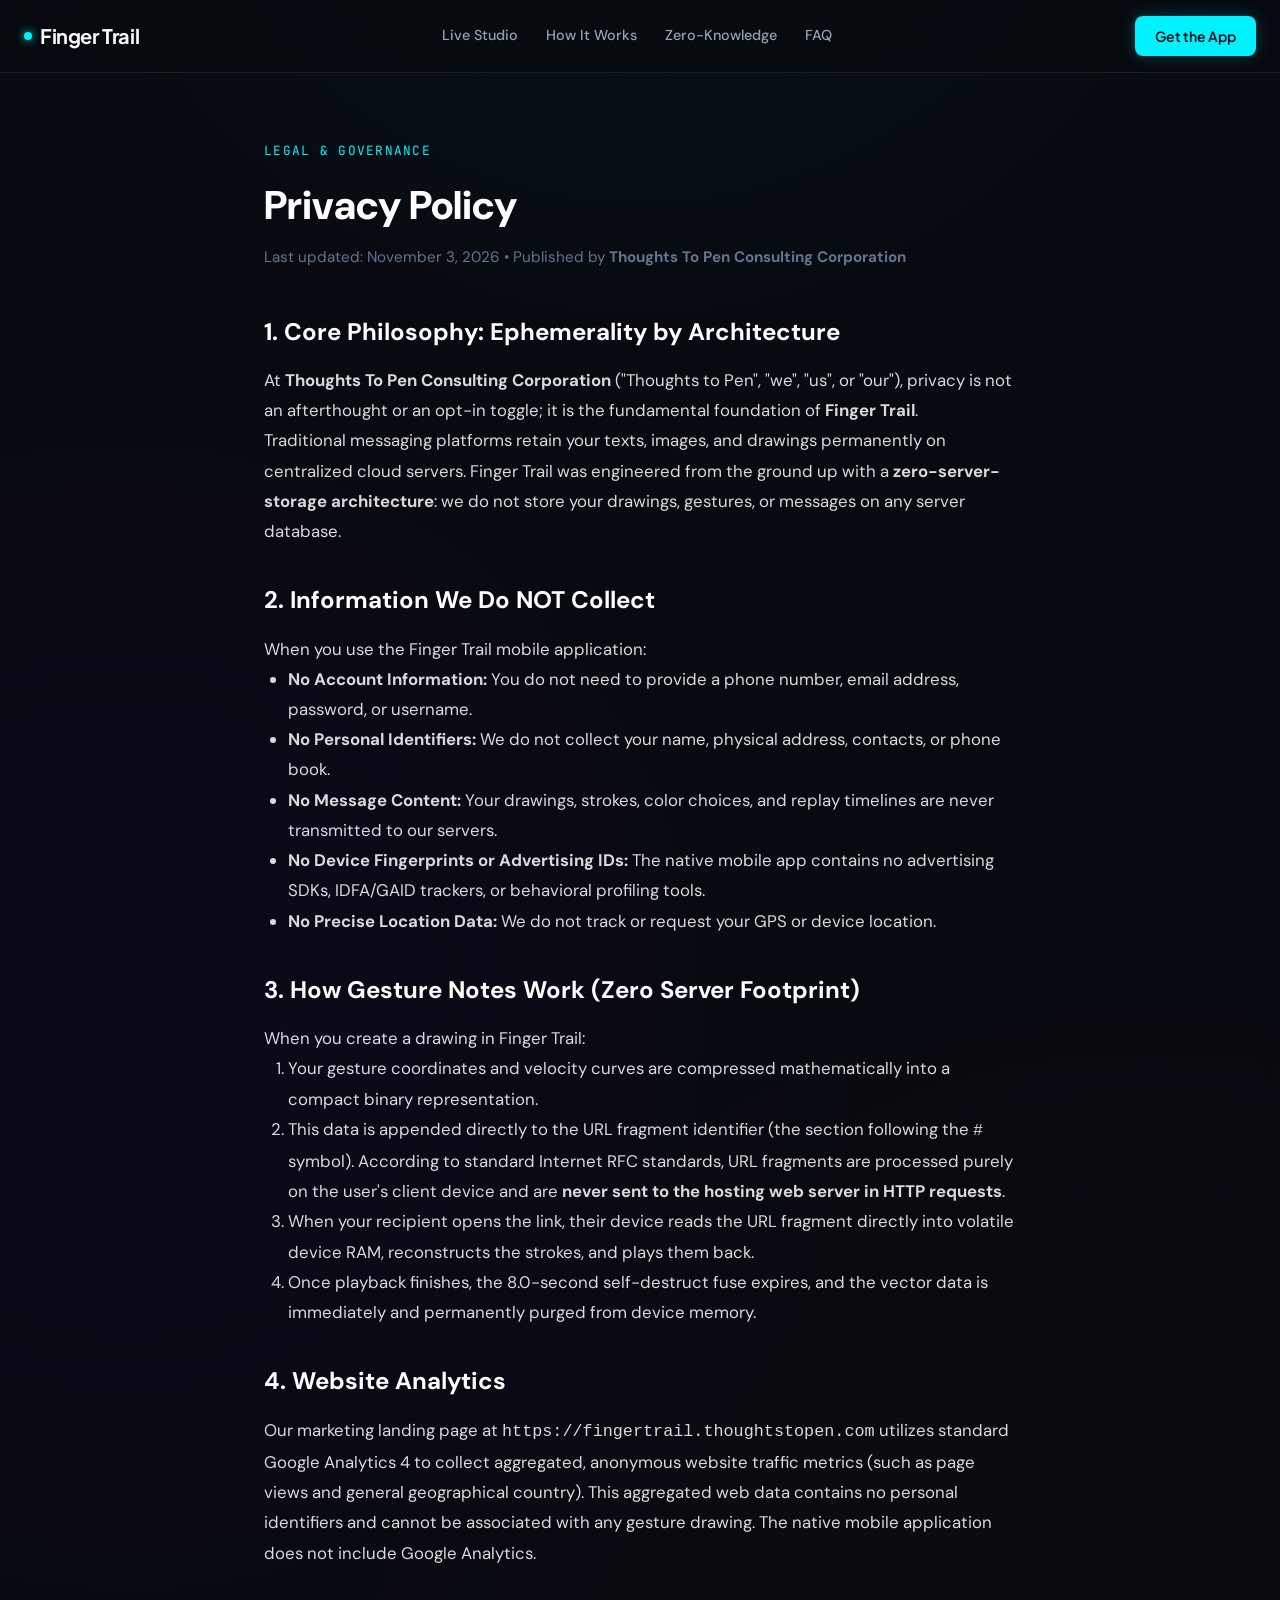
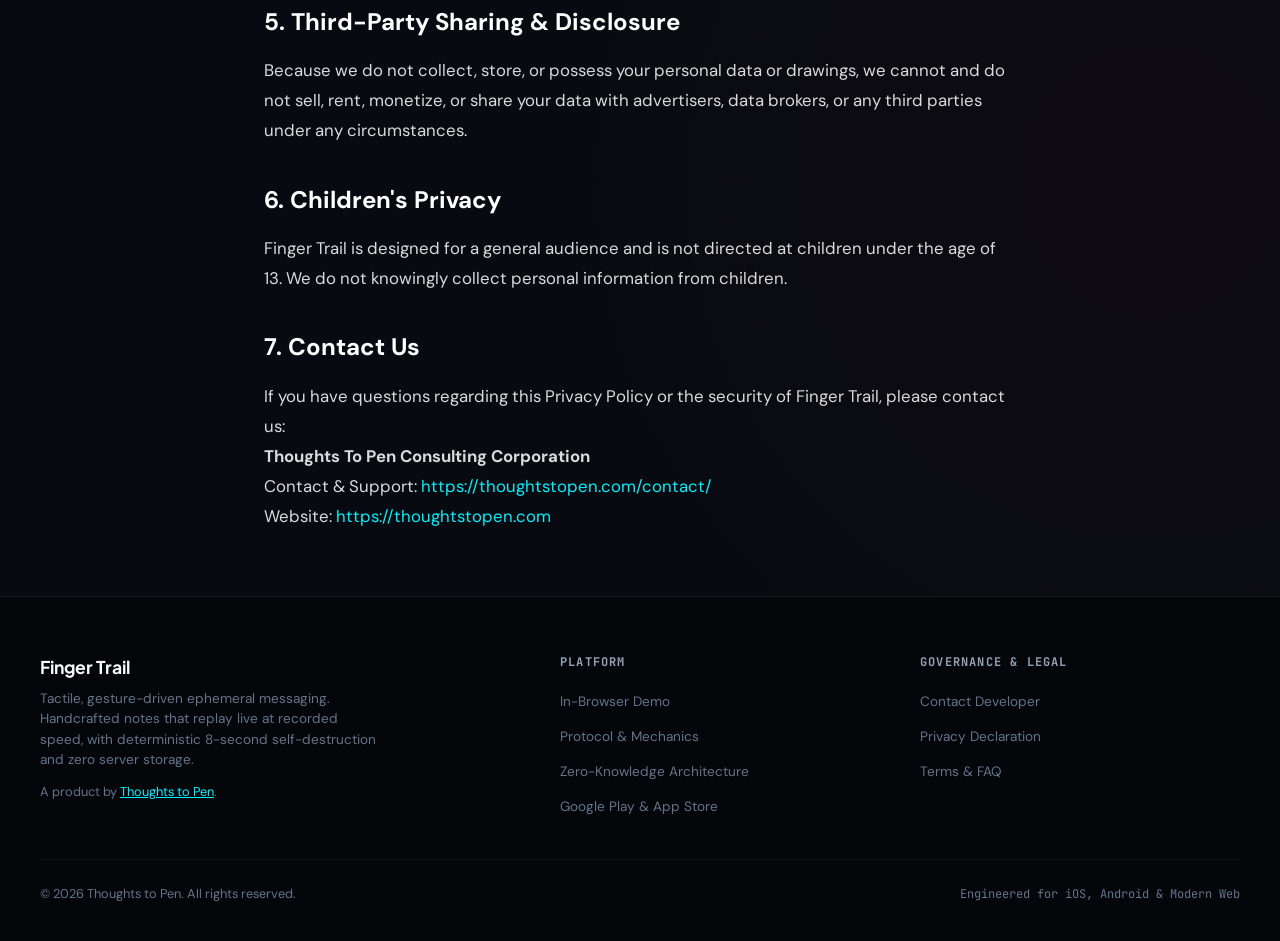
==== privacy/index.html @ 1b9f938b "Site release" ====
<!DOCTYPE html><html lang="en"><head><meta charset="UTF-8"><meta name="viewport" content="width=device-width, initial-scale=1.0"><script async src="https://www.googletagmanager.com/gtag/js?id=G-R0CCMES89R"></script><script> window.dataLayer = window.dataLayer || []; function gtag(){dataLayer.push(arguments);} gtag('js', new Date()); gtag('config', 'G-R0CCMES89R'); </script><title>Privacy Policy — Finger Trail by Thoughts to Pen</title><meta name="description" content="Privacy Policy for Finger Trail. Zero-knowledge architecture, zero server storage of drawings, zero trackers."><link rel="canonical" href="https://fingertrail.thoughtstopen.com/privacy.html"><link rel="icon" type="image/svg+xml" href="/favicon.svg"><link rel="icon" type="image/png" sizes="32x32" href="/assets/images/favicon-32x32.png"><link rel="icon" type="image/png" sizes="16x16" href="/assets/images/favicon-16x16.png"><link rel="apple-touch-icon" sizes="180x180" href="/assets/images/apple-touch-icon.png"><meta property="og:site_name" content="Finger Trail by Thoughts to Pen"><meta property="og:title" content="Privacy Policy — Finger Trail by Thoughts to Pen"><meta property="og:description" content="Privacy Policy for Finger Trail. Zero-knowledge architecture, zero server storage of drawings, zero trackers."><meta property="og:url" content="https://fingertrail.thoughtstopen.com/privacy.html"><meta property="og:type" content="website"><meta property="og:image" content="https://fingertrail.thoughtstopen.com/assets/images/og_banner.png"><meta name="twitter:card" content="summary_large_image"><meta name="twitter:title" content="Privacy Policy — Finger Trail by Thoughts to Pen"><meta name="twitter:description" content="Privacy Policy for Finger Trail. Zero-knowledge architecture, zero server storage of drawings, zero trackers."><meta name="twitter:image" content="https://fingertrail.thoughtstopen.com/assets/images/og_banner.png"><link rel="preconnect" href="https://fonts.googleapis.com"><link rel="preconnect" href="https://fonts.gstatic.com" crossorigin><link href="https://fonts.googleapis.com/css2?family=DM+Sans:ital,opsz,wght@0,9..40,400..700;1,9..40,400..700&family=JetBrains+Mono:wght@400;600;700&family=Plus+Jakarta+Sans:wght@500;600;700;800&display=swap" rel="stylesheet"><link rel="stylesheet" href="/assets/css/main.css"><meta name="apple-itunes-app" content="app-id=XXXXXXXXXX, app-argument=https://fingertrail.thoughtstopen.com/privacy.html"></head><body><header class="site-header"><div class="site-header-inner"><a href="/" class="brand-wordmark"><span class="brand-dot"></span> Finger Trail </a><nav class="site-nav"><a href="#demo" class="nav-link">Live Studio</a><a href="#how-it-works" class="nav-link">How It Works</a><a href="#privacy" class="nav-link">Zero-Knowledge</a><a href="#faq" class="nav-link">FAQ</a></nav><div class="header-actions"><a href="#download" class="btn-primary">Get the App</a></div></div></header><main><div class="container" style="max-width: 800px; padding: 4rem 1.5rem;"><span class="section-kicker">Legal & Governance</span><h1 style="font-size: 2.5rem; font-weight: 800; margin-bottom: 0.5rem; color: #ffffff;">Privacy Policy</h1><p style="color: var(--text-muted); font-size: 0.95rem; margin-bottom: 2.5rem;"> Last updated: November 3, 2026 &bull; Published by <strong>Thoughts To Pen Consulting Corporation</strong></p><div style="color: rgba(255,255,255,0.85); line-height: 1.8; font-size: 1.05rem;"><h2 style="color: #ffffff; font-size: 1.5rem; margin-top: 2rem; margin-bottom: 0.75rem;">1. Core Philosophy: Ephemerality by Architecture</h2><p> At <strong>Thoughts To Pen Consulting Corporation</strong> ("Thoughts to Pen", "we", "us", or "our"), privacy is not an afterthought or an opt-in toggle; it is the fundamental foundation of <strong>Finger Trail</strong>. </p><p> Traditional messaging platforms retain your texts, images, and drawings permanently on centralized cloud servers. Finger Trail was engineered from the ground up with a <strong>zero-server-storage architecture</strong>: we do not store your drawings, gestures, or messages on any server database. </p><h2 style="color: #ffffff; font-size: 1.5rem; margin-top: 2rem; margin-bottom: 0.75rem;">2. Information We Do NOT Collect</h2><p>When you use the Finger Trail mobile application:</p><ul style="padding-left: 1.5rem; margin-bottom: 1.5rem;"><li><strong>No Account Information:</strong> You do not need to provide a phone number, email address, password, or username.</li><li><strong>No Personal Identifiers:</strong> We do not collect your name, physical address, contacts, or phone book.</li><li><strong>No Message Content:</strong> Your drawings, strokes, color choices, and replay timelines are never transmitted to our servers.</li><li><strong>No Device Fingerprints or Advertising IDs:</strong> The native mobile app contains no advertising SDKs, IDFA/GAID trackers, or behavioral profiling tools.</li><li><strong>No Precise Location Data:</strong> We do not track or request your GPS or device location.</li></ul><h2 style="color: #ffffff; font-size: 1.5rem; margin-top: 2rem; margin-bottom: 0.75rem;">3. How Gesture Notes Work (Zero Server Footprint)</h2><p> When you create a drawing in Finger Trail: </p><ol style="padding-left: 1.5rem; margin-bottom: 1.5rem;"><li>Your gesture coordinates and velocity curves are compressed mathematically into a compact binary representation.</li><li>This data is appended directly to the URL fragment identifier (the section following the <code>#</code> symbol). According to standard Internet RFC standards, URL fragments are processed purely on the user's client device and are <strong>never sent to the hosting web server in HTTP requests</strong>.</li><li>When your recipient opens the link, their device reads the URL fragment directly into volatile device RAM, reconstructs the strokes, and plays them back.</li><li>Once playback finishes, the 8.0-second self-destruct fuse expires, and the vector data is immediately and permanently purged from device memory.</li></ol><h2 style="color: #ffffff; font-size: 1.5rem; margin-top: 2rem; margin-bottom: 0.75rem;">4. Website Analytics</h2><p> Our marketing landing page at <code>https://fingertrail.thoughtstopen.com</code> utilizes standard Google Analytics 4 to collect aggregated, anonymous website traffic metrics (such as page views and general geographical country). This aggregated web data contains no personal identifiers and cannot be associated with any gesture drawing. The native mobile application does not include Google Analytics. </p><h2 style="color: #ffffff; font-size: 1.5rem; margin-top: 2rem; margin-bottom: 0.75rem;">5. Third-Party Sharing & Disclosure</h2><p> Because we do not collect, store, or possess your personal data or drawings, we cannot and do not sell, rent, monetize, or share your data with advertisers, data brokers, or any third parties under any circumstances. </p><h2 style="color: #ffffff; font-size: 1.5rem; margin-top: 2rem; margin-bottom: 0.75rem;">6. Children's Privacy</h2><p> Finger Trail is designed for a general audience and is not directed at children under the age of 13. We do not knowingly collect personal information from children. </p><h2 style="color: #ffffff; font-size: 1.5rem; margin-top: 2rem; margin-bottom: 0.75rem;">7. Contact Us</h2><p> If you have questions regarding this Privacy Policy or the security of Finger Trail, please contact us: </p><p><strong>Thoughts To Pen Consulting Corporation</strong><br> Contact &amp; Support: <a href="https://thoughtstopen.com/contact/" target="_blank" rel="noopener" style="color: var(--accent-cyan);">https://thoughtstopen.com/contact/</a><br> Website: <a href="https://thoughtstopen.com" target="_blank" rel="noopener" style="color: var(--accent-cyan);">https://thoughtstopen.com</a></p></div></div></main><footer class="site-footer"><div class="footer-inner"><div class="footer-brand"><h4>Finger Trail</h4><p>Tactile, gesture-driven ephemeral messaging. Handcrafted notes that replay live at recorded speed, with deterministic 8-second self-destruction and zero server storage.</p><p style="margin-top: 0.75rem; font-size: 0.8rem; color: var(--text-muted);"> A product by <a href="https://thoughtstopen.com" target="_blank" rel="noopener" style="color: var(--accent-cyan); text-decoration: underline;">Thoughts to Pen</a>. </p></div><div class="footer-col"><h5>Platform</h5><ul class="footer-links"><li><a href="#demo">In-Browser Demo</a></li><li><a href="#how-it-works">Protocol & Mechanics</a></li><li><a href="#privacy">Zero-Knowledge Architecture</a></li><li><a href="#download">Google Play & App Store</a></li></ul></div><div class="footer-col"><h5>Governance & Legal</h5><ul class="footer-links"><li><a href="https://thoughtstopen.com/contact/" target="_blank" rel="noopener">Contact Developer</a></li><li><a href="#privacy">Privacy Declaration</a></li><li><a href="#faq">Terms & FAQ</a></li></ul></div></div><div class="footer-bottom"><div> &copy; <span id="ft-year">2026</span> Thoughts to Pen. All rights reserved. <script>try{document.getElementById('ft-year').textContent=new Date().getFullYear();}catch(e){}</script></div><div style="font-family: var(--font-mono); font-size: 0.75rem;"> Engineered for iOS, Android & Modern Web </div></div></footer><script src="/assets/js/trail_engine.js" defer></script></body></html>
---- assets/css/main.css ----
:root{--bg-primary: #070a10;--bg-secondary: #0d131f;--bg-card: rgba(18, 25, 38, .7);--bg-card-hover: rgba(26, 36, 54, .85);--border-subtle: rgba(255, 255, 255, .08);--border-highlight: rgba(0, 242, 254, .3);--text-primary: #f8fafc;--text-secondary: #94a3b8;--text-muted: #64748b;--accent-cyan: #00f2fe;--accent-purple: #7f00ff;--accent-rose: #ff3366;--accent-amber: #f59e0b;--radius-sm: 8px;--radius-md: 14px;--radius-lg: 20px;--font-display: "Plus Jakarta Sans", -apple-system, BlinkMacSystemFont, sans-serif;--font-body: "DM Sans", -apple-system, BlinkMacSystemFont, sans-serif;--font-mono: "JetBrains Mono", monospace}*,*:before,*:after{box-sizing:border-box;margin:0;padding:0}html{background-color:var(--bg-primary);color:var(--text-primary);font-family:var(--font-body);font-size:16px;line-height:1.6;scroll-behavior:smooth;-webkit-font-smoothing:antialiased}body{min-height:100vh;display:flex;flex-direction:column;overflow-x:hidden;background-image:radial-gradient(ellipse 80% 50% at 50% -20%,rgba(0,242,254,.08),transparent 70%),radial-gradient(circle at 10% 40%,rgba(127,0,255,.04),transparent 40%),radial-gradient(circle at 90% 70%,rgba(255,51,102,.03),transparent 40%)}a{color:inherit;text-decoration:none;transition:color .2s ease}.site-header{position:sticky;top:0;z-index:100;backdrop-filter:blur(16px);-webkit-backdrop-filter:blur(16px);background:#070a10cc;border-bottom:1px solid var(--border-subtle);padding:1rem 1.5rem}.site-header-inner{max-width:1280px;margin:0 auto;display:flex;align-items:center;justify-content:space-between;gap:2rem}.brand-wordmark{font-family:var(--font-display);font-size:1.25rem;font-weight:700;letter-spacing:-.02em;color:var(--text-primary);white-space:nowrap;display:flex;align-items:center;gap:.5rem}.brand-dot{width:8px;height:8px;border-radius:50%;background:var(--accent-cyan);box-shadow:0 0 10px var(--accent-cyan);display:inline-block}.site-nav{display:none;align-items:center;gap:1.75rem}@media(min-width:768px){.site-nav{display:flex}}.nav-link{font-size:.9rem;font-weight:500;color:var(--text-secondary);white-space:nowrap;position:relative;padding:.25rem 0}.nav-link:hover{color:var(--text-primary)}.nav-link:after{content:"";position:absolute;bottom:0;left:0;width:0%;height:2px;background:var(--accent-cyan);transition:width .2s ease}.nav-link:hover:after{width:100%}.header-actions{display:flex;align-items:center;gap:1rem;flex-shrink:0}.btn-primary{display:inline-flex;align-items:center;justify-content:center;padding:.55rem 1.25rem;font-family:var(--font-display);font-size:.875rem;font-weight:600;white-space:nowrap;color:#070a10;background:var(--accent-cyan);border-radius:var(--radius-sm);border:none;cursor:pointer;transition:all .2s cubic-bezier(.16,1,.3,1);box-shadow:0 0 16px #00f2fe40}.btn-primary:hover{background:#38f8ff;transform:translateY(-1px);box-shadow:0 0 24px #00f2fe66}.btn-secondary{display:inline-flex;align-items:center;justify-content:center;padding:.55rem 1.25rem;font-family:var(--font-display);font-size:.875rem;font-weight:500;white-space:nowrap;color:var(--text-primary);background:#ffffff0d;border:1px solid var(--border-subtle);border-radius:var(--radius-sm);cursor:pointer;transition:all .2s ease}.btn-secondary:hover{background:#ffffff1a;border-color:#fff3}.container{max-width:1200px;margin:0 auto;padding:0 1.5rem;width:100%}.section{padding:5rem 0;position:relative}.section-tight{padding:3.5rem 0}.section-kicker{font-family:var(--font-mono);font-size:.8rem;text-transform:uppercase;letter-spacing:.1em;color:var(--accent-cyan);margin-bottom:.75rem;display:inline-block}.section-title{font-family:var(--font-display);font-size:clamp(2rem,3.5vw,2.75rem);font-weight:700;line-height:1.15;letter-spacing:-.02em;margin-bottom:1rem;text-wrap:balance}.section-desc{color:var(--text-secondary);font-size:1.1rem;max-width:65ch;line-height:1.6}.hero{padding:4.5rem 0 3rem}.hero-grid{display:grid;grid-template-columns:1fr;gap:3rem;align-items:center}@media(min-width:1024px){.hero-grid{grid-template-columns:1.1fr .9fr;gap:4rem}}.hero-headline{font-family:var(--font-display);font-size:clamp(2.5rem,4.5vw,3.75rem);font-weight:800;letter-spacing:-.03em;line-height:1.1;margin-bottom:1.25rem;text-wrap:balance}.hero-gradient-text{background:linear-gradient(135deg,#f8fafc 30%,var(--accent-cyan) 100%);-webkit-background-clip:text;-webkit-text-fill-color:transparent}.hero-lead{font-size:1.15rem;color:var(--text-secondary);line-height:1.65;margin-bottom:2rem;max-width:54ch}.hero-badges{display:flex;flex-wrap:wrap;align-items:center;gap:1rem;margin-bottom:2rem}.store-badge-btn{display:inline-flex;align-items:center;gap:.75rem;padding:.65rem 1.25rem;background:#ffffff0a;border:1px solid var(--border-subtle);border-radius:var(--radius-sm);color:var(--text-primary);font-family:var(--font-display);font-size:.85rem;transition:all .2s ease}.store-badge-btn:hover{background:#ffffff14;border-color:#fff3;transform:translateY(-2px)}.store-badge-icon{width:22px;height:22px;fill:currentColor;flex-shrink:0}.store-badge-text small{display:block;font-size:.7rem;color:var(--text-muted);line-height:1}.store-badge-text strong{display:block;font-size:.95rem;font-weight:600;line-height:1.2}.hero-meta-strip{display:flex;align-items:center;gap:.75rem;font-size:.8rem;color:var(--text-muted);flex-wrap:wrap}.meta-sep{opacity:.4}.canvas-card{background:var(--bg-card);border:1px solid var(--border-subtle);border-radius:var(--radius-lg);padding:1.25rem;backdrop-filter:blur(20px);-webkit-backdrop-filter:blur(20px);position:relative;box-shadow:0 20px 40px #00000080,0 0 0 1px #ffffff0d}.canvas-card-header{display:flex;align-items:center;justify-content:space-between;margin-bottom:.75rem;padding-bottom:.75rem;border-bottom:1px solid var(--border-subtle)}.canvas-status{font-family:var(--font-mono);font-size:.8rem;color:var(--text-secondary);display:flex;align-items:center;gap:.5rem}.countdown-box{font-family:var(--font-mono);font-size:.85rem;font-weight:700;color:var(--accent-rose);padding:.2rem .5rem;background:#ff33661a;border:1px solid rgba(255,51,102,.2);border-radius:var(--radius-sm);tabular-nums:true;font-variant-numeric:tabular-nums;display:none}.countdown-box.active{display:inline-block;animation:pulse-countdown 1s infinite alternate}@keyframes pulse-countdown{0%{opacity:.8}to{opacity:1;text-shadow:0 0 10px var(--accent-rose)}}.canvas-viewport{position:relative;width:100%;aspect-ratio:4 / 3;background:#04060a;border-radius:var(--radius-md);border:1px solid rgba(255,255,255,.05);overflow:hidden}#demoCanvas{position:absolute;top:0;left:0;width:100%;height:100%;touch-action:none;cursor:crosshair}.canvas-placeholder-hint{position:absolute;top:50%;left:50%;transform:translate(-50%,-50%);text-align:center;pointer-events:none;color:var(--text-muted);font-size:.9rem;transition:opacity .3s ease}.canvas-placeholder-hint svg{margin:0 auto .5rem;opacity:.4;display:block}.canvas-controls{display:flex;align-items:center;justify-content:space-between;margin-top:1rem;gap:.75rem;flex-wrap:wrap}.palette-picker{display:flex;align-items:center;gap:.5rem}.color-dot{width:22px;height:22px;border-radius:50%;border:2px solid transparent;cursor:pointer;transition:all .15s ease;padding:0}.color-dot:hover{transform:scale(1.15)}.color-dot.active{border-color:#fff;transform:scale(1.2);box-shadow:0 0 8px currentColor}.action-buttons{display:flex;align-items:center;gap:.5rem}.btn-xs{font-size:.75rem;padding:.4rem .75rem;border-radius:var(--radius-sm);font-family:var(--font-display);font-weight:600;cursor:pointer;transition:all .15s ease;border:1px solid var(--border-subtle);background:#ffffff0f;color:var(--text-primary)}.btn-xs:hover{background:#ffffff1f}.btn-xs-primary{background:var(--accent-cyan);color:#070a10;border-color:transparent}.btn-xs-primary:hover{background:#38f8ff}.bento-grid{display:grid;grid-template-columns:1fr;gap:1.5rem;margin-top:2.5rem}@media(min-width:768px){.bento-grid{grid-template-columns:repeat(3,1fr)}}.bento-card{background:var(--bg-card);border:1px solid var(--border-subtle);border-radius:var(--radius-md);padding:2rem;display:flex;flex-direction:column;transition:all .25s ease}.bento-card:hover{background:var(--bg-card-hover);border-color:#ffffff26;transform:translateY(-2px)}.bento-num{font-family:var(--font-mono);font-size:.85rem;color:var(--accent-cyan);margin-bottom:1.25rem}.bento-title{font-family:var(--font-display);font-size:1.25rem;font-weight:700;margin-bottom:.75rem;color:var(--text-primary)}.bento-text{color:var(--text-secondary);font-size:.95rem;line-height:1.6}.steps-container{display:grid;grid-template-columns:1fr;gap:2rem;margin-top:3rem}@media(min-width:768px){.steps-container{grid-template-columns:repeat(3,1fr)}}.step-item{position:relative;padding:1.5rem;background:#0d131f80;border:1px solid var(--border-subtle);border-radius:var(--radius-md)}.step-badge{font-family:var(--font-mono);font-size:.8rem;color:var(--text-muted);margin-bottom:1rem}.step-heading{font-family:var(--font-display);font-size:1.15rem;font-weight:700;margin-bottom:.5rem}.step-desc{font-size:.9rem;color:var(--text-secondary)}.table-container{margin-top:3rem;overflow-x:auto;border:1px solid var(--border-subtle);border-radius:var(--radius-md);background:var(--bg-secondary)}.comparison-table{width:100%;border-collapse:collapse;text-align:left;font-size:.9rem}.comparison-table th,.comparison-table td{padding:1rem 1.25rem;border-bottom:1px solid var(--border-subtle)}.comparison-table th{font-family:var(--font-display);font-weight:600;color:var(--text-primary);background:#ffffff05}.comparison-table td{color:var(--text-secondary)}.comparison-table tr:last-child td{border-bottom:none}.feature-col{color:var(--text-primary)!important;font-weight:500}.highlight-col{color:var(--accent-cyan)!important;font-weight:600;background:#00f2fe05}.faq-grid{display:grid;grid-template-columns:1fr;gap:1.25rem;margin-top:2.5rem}@media(min-width:768px){.faq-grid{grid-template-columns:repeat(2,1fr)}}.faq-card{padding:1.75rem;background:var(--bg-secondary);border:1px solid var(--border-subtle);border-radius:var(--radius-md)}.faq-q{font-family:var(--font-display);font-size:1.05rem;font-weight:600;margin-bottom:.75rem;color:var(--text-primary)}.faq-a{color:var(--text-secondary);font-size:.9rem;line-height:1.6}.cta-banner{margin:4rem auto;padding:4rem 2rem;background:radial-gradient(circle at 50% 0%,rgba(0,242,254,.12),transparent 70%),var(--bg-secondary);border:1px solid var(--border-subtle);border-radius:var(--radius-lg);text-align:center}.cta-banner h2{font-family:var(--font-display);font-size:clamp(2rem,3.5vw,2.75rem);font-weight:800;margin-bottom:1rem}.cta-banner p{color:var(--text-secondary);font-size:1.1rem;max-width:55ch;margin:0 auto 2.5rem}.site-footer{border-top:1px solid var(--border-subtle);background:#04060a;padding:3.5rem 1.5rem 2.5rem;margin-top:auto}.footer-inner{max-width:1200px;margin:0 auto;display:grid;grid-template-columns:1fr;gap:2.5rem}@media(min-width:768px){.footer-inner{grid-template-columns:1.5fr 1fr 1fr}}.footer-brand h4{font-family:var(--font-display);font-size:1.1rem;font-weight:700;margin-bottom:.5rem}.footer-brand p{color:var(--text-muted);font-size:.85rem;line-height:1.5;max-width:38ch}.footer-col h5{font-family:var(--font-mono);font-size:.75rem;text-transform:uppercase;letter-spacing:.1em;color:var(--text-secondary);margin-bottom:1rem}.footer-links{list-style:none;display:flex;flex-direction:column;gap:.6rem}.footer-links a{font-size:.85rem;color:var(--text-muted);transition:color .15s ease}.footer-links a:hover{color:var(--text-primary)}.footer-bottom{max-width:1200px;margin:2.5rem auto 0;padding-top:1.5rem;border-top:1px solid rgba(255,255,255,.04);display:flex;align-items:center;justify-content:space-between;font-size:.8rem;color:var(--text-muted);flex-wrap:wrap;gap:1rem}
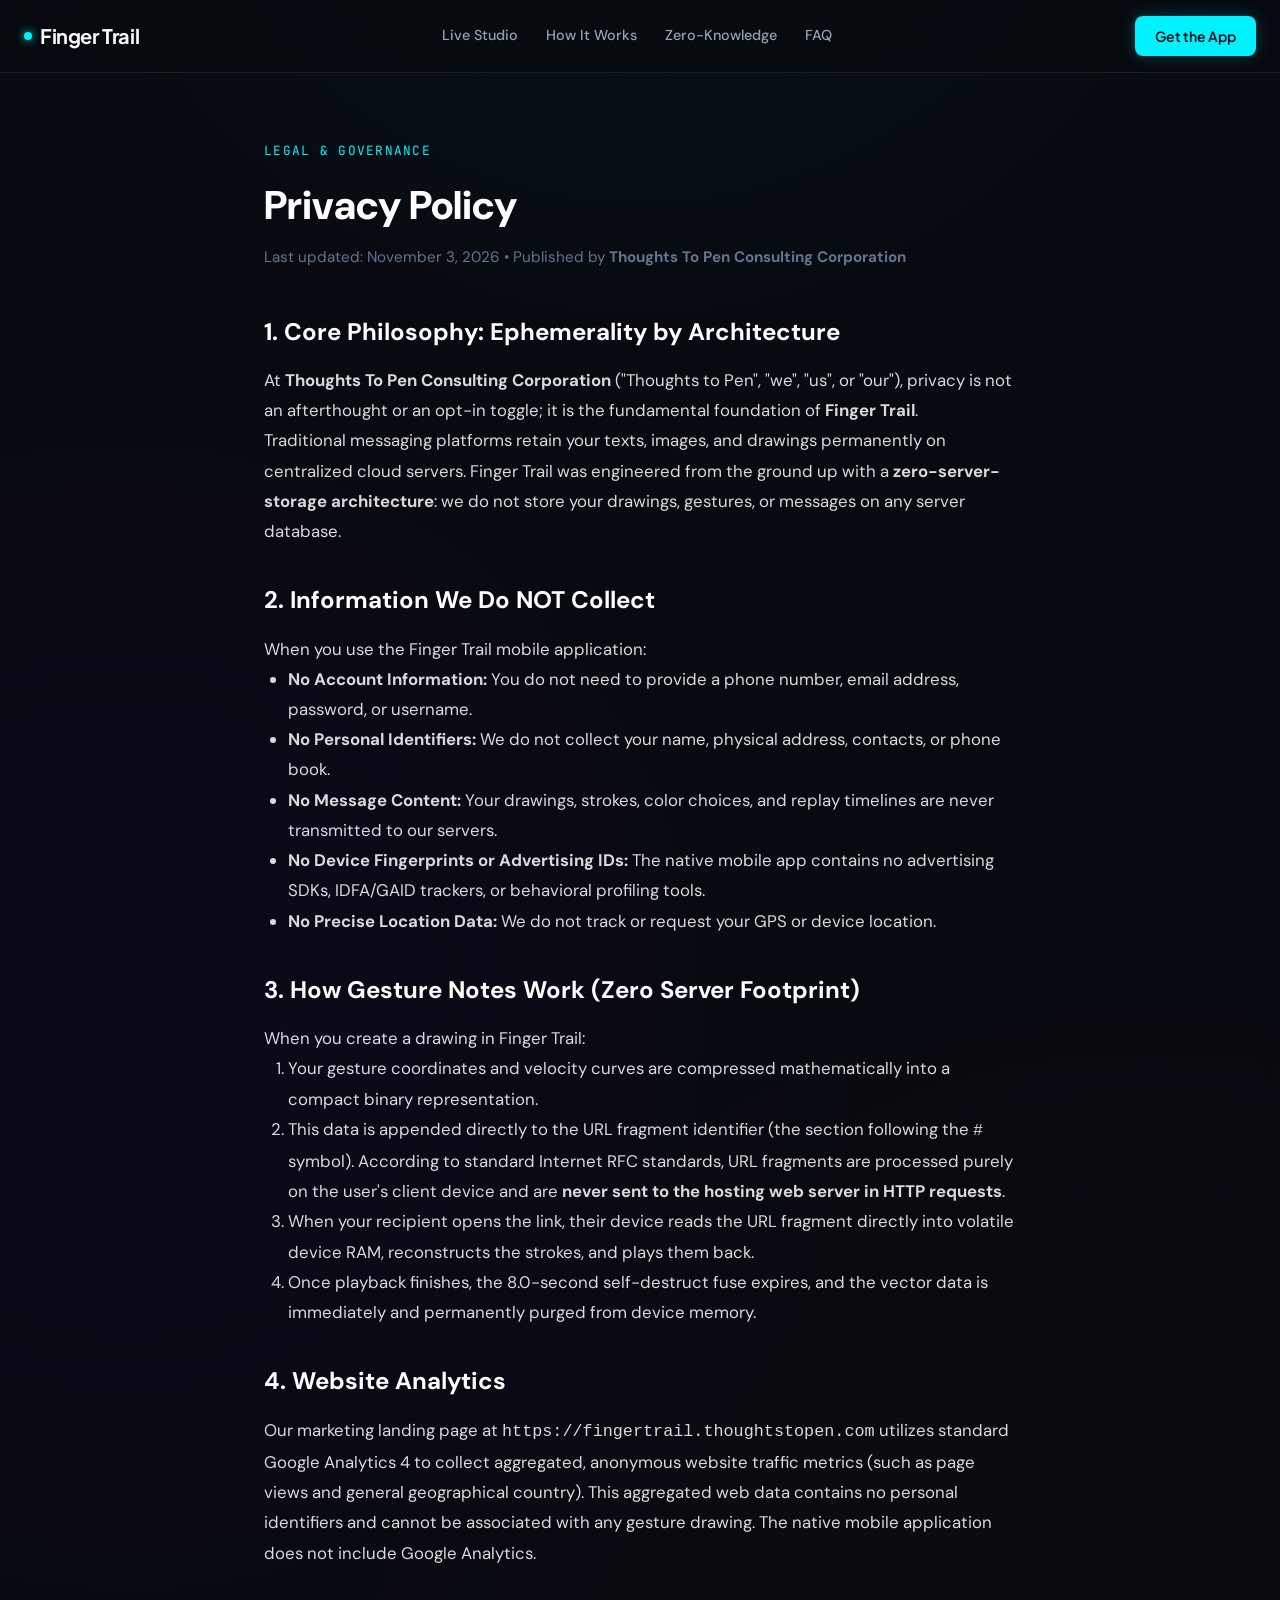
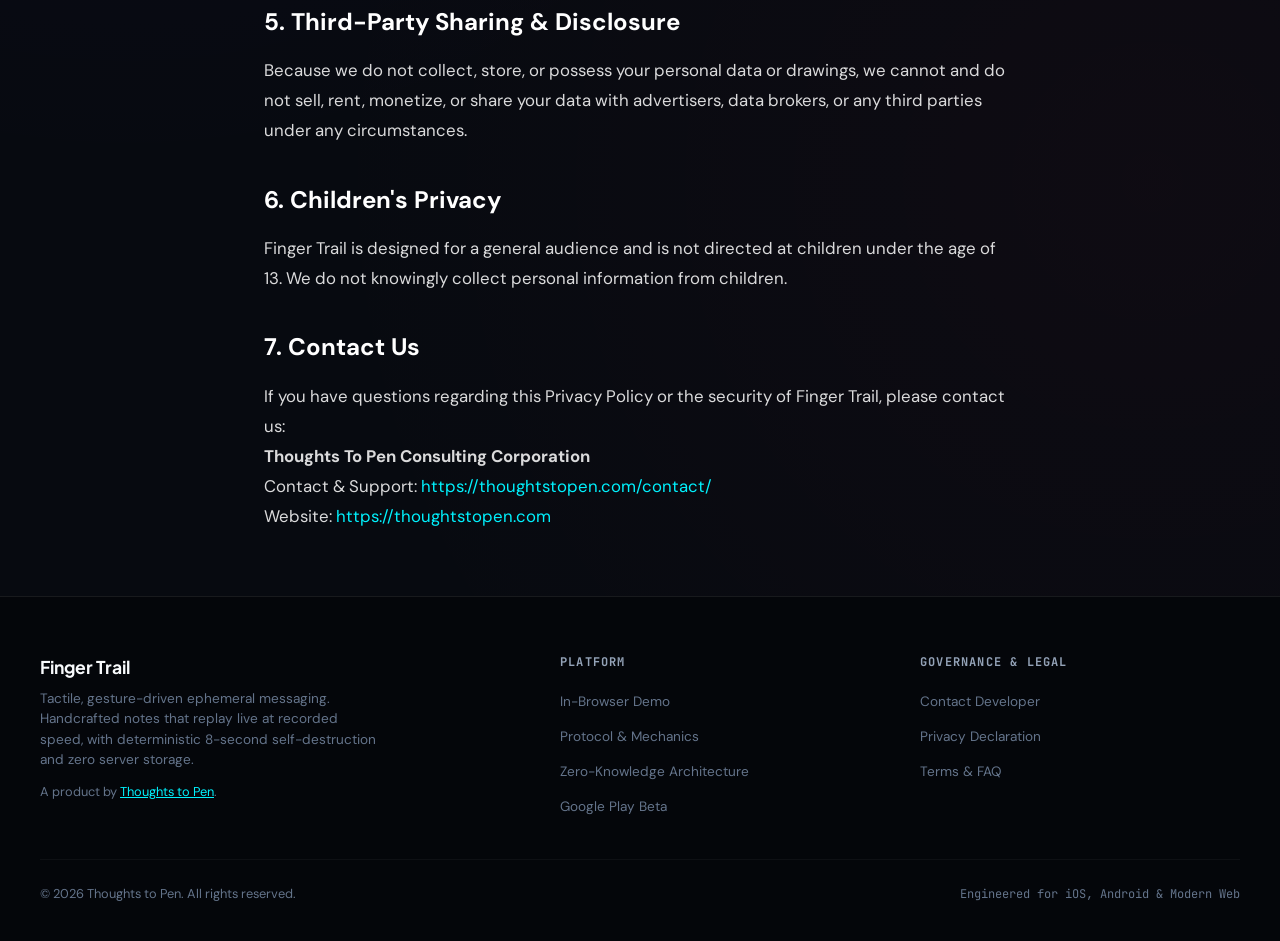
==== commit 70489c97: "Update" ====
--- a/privacy/index.html
+++ b/privacy/index.html
@@ -1 +1 @@
-<!DOCTYPE html><html lang="en"><head><meta charset="UTF-8"><meta name="viewport" content="width=device-width, initial-scale=1.0"><script async src="https://www.googletagmanager.com/gtag/js?id=G-R0CCMES89R"></script><script> window.dataLayer = window.dataLayer || []; function gtag(){dataLayer.push(arguments);} gtag('js', new Date()); gtag('config', 'G-R0CCMES89R'); </script><title>Privacy Policy — Finger Trail by Thoughts to Pen</title><meta name="description" content="Privacy Policy for Finger Trail. Zero-knowledge architecture, zero server storage of drawings, zero trackers."><link rel="canonical" href="https://fingertrail.thoughtstopen.com/privacy.html"><link rel="icon" type="image/svg+xml" href="/favicon.svg"><link rel="icon" type="image/png" sizes="32x32" href="/assets/images/favicon-32x32.png"><link rel="icon" type="image/png" sizes="16x16" href="/assets/images/favicon-16x16.png"><link rel="apple-touch-icon" sizes="180x180" href="/assets/images/apple-touch-icon.png"><meta property="og:site_name" content="Finger Trail by Thoughts to Pen"><meta property="og:title" content="Privacy Policy — Finger Trail by Thoughts to Pen"><meta property="og:description" content="Privacy Policy for Finger Trail. Zero-knowledge architecture, zero server storage of drawings, zero trackers."><meta property="og:url" content="https://fingertrail.thoughtstopen.com/privacy.html"><meta property="og:type" content="website"><meta property="og:image" content="https://fingertrail.thoughtstopen.com/assets/images/og_banner.png"><meta name="twitter:card" content="summary_large_image"><meta name="twitter:title" content="Privacy Policy — Finger Trail by Thoughts to Pen"><meta name="twitter:description" content="Privacy Policy for Finger Trail. Zero-knowledge architecture, zero server storage of drawings, zero trackers."><meta name="twitter:image" content="https://fingertrail.thoughtstopen.com/assets/images/og_banner.png"><link rel="preconnect" href="https://fonts.googleapis.com"><link rel="preconnect" href="https://fonts.gstatic.com" crossorigin><link href="https://fonts.googleapis.com/css2?family=DM+Sans:ital,opsz,wght@0,9..40,400..700;1,9..40,400..700&family=JetBrains+Mono:wght@400;600;700&family=Plus+Jakarta+Sans:wght@500;600;700;800&display=swap" rel="stylesheet"><link rel="stylesheet" href="/assets/css/main.css"><meta name="apple-itunes-app" content="app-id=XXXXXXXXXX, app-argument=https://fingertrail.thoughtstopen.com/privacy.html"></head><body><header class="site-header"><div class="site-header-inner"><a href="/" class="brand-wordmark"><span class="brand-dot"></span> Finger Trail </a><nav class="site-nav"><a href="#demo" class="nav-link">Live Studio</a><a href="#how-it-works" class="nav-link">How It Works</a><a href="#privacy" class="nav-link">Zero-Knowledge</a><a href="#faq" class="nav-link">FAQ</a></nav><div class="header-actions"><a href="#download" class="btn-primary">Get the App</a></div></div></header><main><div class="container" style="max-width: 800px; padding: 4rem 1.5rem;"><span class="section-kicker">Legal & Governance</span><h1 style="font-size: 2.5rem; font-weight: 800; margin-bottom: 0.5rem; color: #ffffff;">Privacy Policy</h1><p style="color: var(--text-muted); font-size: 0.95rem; margin-bottom: 2.5rem;"> Last updated: November 3, 2026 &bull; Published by <strong>Thoughts To Pen Consulting Corporation</strong></p><div style="color: rgba(255,255,255,0.85); line-height: 1.8; font-size: 1.05rem;"><h2 style="color: #ffffff; font-size: 1.5rem; margin-top: 2rem; margin-bottom: 0.75rem;">1. Core Philosophy: Ephemerality by Architecture</h2><p> At <strong>Thoughts To Pen Consulting Corporation</strong> ("Thoughts to Pen", "we", "us", or "our"), privacy is not an afterthought or an opt-in toggle; it is the fundamental foundation of <strong>Finger Trail</strong>. </p><p> Traditional messaging platforms retain your texts, images, and drawings permanently on centralized cloud servers. Finger Trail was engineered from the ground up with a <strong>zero-server-storage architecture</strong>: we do not store your drawings, gestures, or messages on any server database. </p><h2 style="color: #ffffff; font-size: 1.5rem; margin-top: 2rem; margin-bottom: 0.75rem;">2. Information We Do NOT Collect</h2><p>When you use the Finger Trail mobile application:</p><ul style="padding-left: 1.5rem; margin-bottom: 1.5rem;"><li><strong>No Account Information:</strong> You do not need to provide a phone number, email address, password, or username.</li><li><strong>No Personal Identifiers:</strong> We do not collect your name, physical address, contacts, or phone book.</li><li><strong>No Message Content:</strong> Your drawings, strokes, color choices, and replay timelines are never transmitted to our servers.</li><li><strong>No Device Fingerprints or Advertising IDs:</strong> The native mobile app contains no advertising SDKs, IDFA/GAID trackers, or behavioral profiling tools.</li><li><strong>No Precise Location Data:</strong> We do not track or request your GPS or device location.</li></ul><h2 style="color: #ffffff; font-size: 1.5rem; margin-top: 2rem; margin-bottom: 0.75rem;">3. How Gesture Notes Work (Zero Server Footprint)</h2><p> When you create a drawing in Finger Trail: </p><ol style="padding-left: 1.5rem; margin-bottom: 1.5rem;"><li>Your gesture coordinates and velocity curves are compressed mathematically into a compact binary representation.</li><li>This data is appended directly to the URL fragment identifier (the section following the <code>#</code> symbol). According to standard Internet RFC standards, URL fragments are processed purely on the user's client device and are <strong>never sent to the hosting web server in HTTP requests</strong>.</li><li>When your recipient opens the link, their device reads the URL fragment directly into volatile device RAM, reconstructs the strokes, and plays them back.</li><li>Once playback finishes, the 8.0-second self-destruct fuse expires, and the vector data is immediately and permanently purged from device memory.</li></ol><h2 style="color: #ffffff; font-size: 1.5rem; margin-top: 2rem; margin-bottom: 0.75rem;">4. Website Analytics</h2><p> Our marketing landing page at <code>https://fingertrail.thoughtstopen.com</code> utilizes standard Google Analytics 4 to collect aggregated, anonymous website traffic metrics (such as page views and general geographical country). This aggregated web data contains no personal identifiers and cannot be associated with any gesture drawing. The native mobile application does not include Google Analytics. </p><h2 style="color: #ffffff; font-size: 1.5rem; margin-top: 2rem; margin-bottom: 0.75rem;">5. Third-Party Sharing & Disclosure</h2><p> Because we do not collect, store, or possess your personal data or drawings, we cannot and do not sell, rent, monetize, or share your data with advertisers, data brokers, or any third parties under any circumstances. </p><h2 style="color: #ffffff; font-size: 1.5rem; margin-top: 2rem; margin-bottom: 0.75rem;">6. Children's Privacy</h2><p> Finger Trail is designed for a general audience and is not directed at children under the age of 13. We do not knowingly collect personal information from children. </p><h2 style="color: #ffffff; font-size: 1.5rem; margin-top: 2rem; margin-bottom: 0.75rem;">7. Contact Us</h2><p> If you have questions regarding this Privacy Policy or the security of Finger Trail, please contact us: </p><p><strong>Thoughts To Pen Consulting Corporation</strong><br> Contact &amp; Support: <a href="https://thoughtstopen.com/contact/" target="_blank" rel="noopener" style="color: var(--accent-cyan);">https://thoughtstopen.com/contact/</a><br> Website: <a href="https://thoughtstopen.com" target="_blank" rel="noopener" style="color: var(--accent-cyan);">https://thoughtstopen.com</a></p></div></div></main><footer class="site-footer"><div class="footer-inner"><div class="footer-brand"><h4>Finger Trail</h4><p>Tactile, gesture-driven ephemeral messaging. Handcrafted notes that replay live at recorded speed, with deterministic 8-second self-destruction and zero server storage.</p><p style="margin-top: 0.75rem; font-size: 0.8rem; color: var(--text-muted);"> A product by <a href="https://thoughtstopen.com" target="_blank" rel="noopener" style="color: var(--accent-cyan); text-decoration: underline;">Thoughts to Pen</a>. </p></div><div class="footer-col"><h5>Platform</h5><ul class="footer-links"><li><a href="#demo">In-Browser Demo</a></li><li><a href="#how-it-works">Protocol & Mechanics</a></li><li><a href="#privacy">Zero-Knowledge Architecture</a></li><li><a href="#download">Google Play & App Store</a></li></ul></div><div class="footer-col"><h5>Governance & Legal</h5><ul class="footer-links"><li><a href="https://thoughtstopen.com/contact/" target="_blank" rel="noopener">Contact Developer</a></li><li><a href="#privacy">Privacy Declaration</a></li><li><a href="#faq">Terms & FAQ</a></li></ul></div></div><div class="footer-bottom"><div> &copy; <span id="ft-year">2026</span> Thoughts to Pen. All rights reserved. <script>try{document.getElementById('ft-year').textContent=new Date().getFullYear();}catch(e){}</script></div><div style="font-family: var(--font-mono); font-size: 0.75rem;"> Engineered for iOS, Android & Modern Web </div></div></footer><script src="/assets/js/trail_engine.js" defer></script></body></html>+<!DOCTYPE html><html lang="en"><head><meta charset="UTF-8"><meta name="viewport" content="width=device-width, initial-scale=1.0"><script async src="https://www.googletagmanager.com/gtag/js?id=G-R0CCMES89R"></script><script> window.dataLayer = window.dataLayer || []; function gtag(){dataLayer.push(arguments);} gtag('js', new Date()); gtag('config', 'G-R0CCMES89R'); </script><title>Privacy Policy — Finger Trail by Thoughts to Pen</title><meta name="description" content="Privacy Policy for Finger Trail. Zero-knowledge architecture, zero server storage of drawings, zero trackers."><link rel="canonical" href="https://fingertrail.thoughtstopen.com/privacy.html"><link rel="icon" type="image/svg+xml" href="/favicon.svg"><link rel="icon" type="image/png" sizes="32x32" href="/assets/images/favicon-32x32.png"><link rel="icon" type="image/png" sizes="16x16" href="/assets/images/favicon-16x16.png"><link rel="apple-touch-icon" sizes="180x180" href="/assets/images/apple-touch-icon.png"><meta property="og:site_name" content="Finger Trail by Thoughts to Pen"><meta property="og:title" content="Privacy Policy — Finger Trail by Thoughts to Pen"><meta property="og:description" content="Privacy Policy for Finger Trail. Zero-knowledge architecture, zero server storage of drawings, zero trackers."><meta property="og:url" content="https://fingertrail.thoughtstopen.com/privacy.html"><meta property="og:type" content="website"><meta property="og:image" content="https://fingertrail.thoughtstopen.com/assets/images/og_banner.png"><meta name="twitter:card" content="summary_large_image"><meta name="twitter:title" content="Privacy Policy — Finger Trail by Thoughts to Pen"><meta name="twitter:description" content="Privacy Policy for Finger Trail. Zero-knowledge architecture, zero server storage of drawings, zero trackers."><meta name="twitter:image" content="https://fingertrail.thoughtstopen.com/assets/images/og_banner.png"><link rel="preconnect" href="https://fonts.googleapis.com"><link rel="preconnect" href="https://fonts.gstatic.com" crossorigin><link href="https://fonts.googleapis.com/css2?family=DM+Sans:ital,opsz,wght@0,9..40,400..700;1,9..40,400..700&family=JetBrains+Mono:wght@400;600;700&family=Plus+Jakarta+Sans:wght@500;600;700;800&display=swap" rel="stylesheet"><link rel="stylesheet" href="/assets/css/main.css"></head><body><header class="site-header"><div class="site-header-inner"><a href="/" class="brand-wordmark"><span class="brand-dot"></span> Finger Trail </a><nav class="site-nav"><a href="#demo" class="nav-link">Live Studio</a><a href="#how-it-works" class="nav-link">How It Works</a><a href="#privacy" class="nav-link">Zero-Knowledge</a><a href="#faq" class="nav-link">FAQ</a></nav><div class="header-actions"><a href="#download" class="btn-primary">Get the App</a></div></div></header><main><div class="container" style="max-width: 800px; padding: 4rem 1.5rem;"><span class="section-kicker">Legal & Governance</span><h1 style="font-size: 2.5rem; font-weight: 800; margin-bottom: 0.5rem; color: #ffffff;">Privacy Policy</h1><p style="color: var(--text-muted); font-size: 0.95rem; margin-bottom: 2.5rem;"> Last updated: November 3, 2026 &bull; Published by <strong>Thoughts To Pen Consulting Corporation</strong></p><div style="color: rgba(255,255,255,0.85); line-height: 1.8; font-size: 1.05rem;"><h2 style="color: #ffffff; font-size: 1.5rem; margin-top: 2rem; margin-bottom: 0.75rem;">1. Core Philosophy: Ephemerality by Architecture</h2><p> At <strong>Thoughts To Pen Consulting Corporation</strong> ("Thoughts to Pen", "we", "us", or "our"), privacy is not an afterthought or an opt-in toggle; it is the fundamental foundation of <strong>Finger Trail</strong>. </p><p> Traditional messaging platforms retain your texts, images, and drawings permanently on centralized cloud servers. Finger Trail was engineered from the ground up with a <strong>zero-server-storage architecture</strong>: we do not store your drawings, gestures, or messages on any server database. </p><h2 style="color: #ffffff; font-size: 1.5rem; margin-top: 2rem; margin-bottom: 0.75rem;">2. Information We Do NOT Collect</h2><p>When you use the Finger Trail mobile application:</p><ul style="padding-left: 1.5rem; margin-bottom: 1.5rem;"><li><strong>No Account Information:</strong> You do not need to provide a phone number, email address, password, or username.</li><li><strong>No Personal Identifiers:</strong> We do not collect your name, physical address, contacts, or phone book.</li><li><strong>No Message Content:</strong> Your drawings, strokes, color choices, and replay timelines are never transmitted to our servers.</li><li><strong>No Device Fingerprints or Advertising IDs:</strong> The native mobile app contains no advertising SDKs, IDFA/GAID trackers, or behavioral profiling tools.</li><li><strong>No Precise Location Data:</strong> We do not track or request your GPS or device location.</li></ul><h2 style="color: #ffffff; font-size: 1.5rem; margin-top: 2rem; margin-bottom: 0.75rem;">3. How Gesture Notes Work (Zero Server Footprint)</h2><p> When you create a drawing in Finger Trail: </p><ol style="padding-left: 1.5rem; margin-bottom: 1.5rem;"><li>Your gesture coordinates and velocity curves are compressed mathematically into a compact binary representation.</li><li>This data is appended directly to the URL fragment identifier (the section following the <code>#</code> symbol). According to standard Internet RFC standards, URL fragments are processed purely on the user's client device and are <strong>never sent to the hosting web server in HTTP requests</strong>.</li><li>When your recipient opens the link, their device reads the URL fragment directly into volatile device RAM, reconstructs the strokes, and plays them back.</li><li>Once playback finishes, the 8.0-second self-destruct fuse expires, and the vector data is immediately and permanently purged from device memory.</li></ol><h2 style="color: #ffffff; font-size: 1.5rem; margin-top: 2rem; margin-bottom: 0.75rem;">4. Website Analytics</h2><p> Our marketing landing page at <code>https://fingertrail.thoughtstopen.com</code> utilizes standard Google Analytics 4 to collect aggregated, anonymous website traffic metrics (such as page views and general geographical country). This aggregated web data contains no personal identifiers and cannot be associated with any gesture drawing. The native mobile application does not include Google Analytics. </p><h2 style="color: #ffffff; font-size: 1.5rem; margin-top: 2rem; margin-bottom: 0.75rem;">5. Third-Party Sharing & Disclosure</h2><p> Because we do not collect, store, or possess your personal data or drawings, we cannot and do not sell, rent, monetize, or share your data with advertisers, data brokers, or any third parties under any circumstances. </p><h2 style="color: #ffffff; font-size: 1.5rem; margin-top: 2rem; margin-bottom: 0.75rem;">6. Children's Privacy</h2><p> Finger Trail is designed for a general audience and is not directed at children under the age of 13. We do not knowingly collect personal information from children. </p><h2 style="color: #ffffff; font-size: 1.5rem; margin-top: 2rem; margin-bottom: 0.75rem;">7. Contact Us</h2><p> If you have questions regarding this Privacy Policy or the security of Finger Trail, please contact us: </p><p><strong>Thoughts To Pen Consulting Corporation</strong><br> Contact &amp; Support: <a href="https://thoughtstopen.com/contact/" target="_blank" rel="noopener" style="color: var(--accent-cyan);">https://thoughtstopen.com/contact/</a><br> Website: <a href="https://thoughtstopen.com" target="_blank" rel="noopener" style="color: var(--accent-cyan);">https://thoughtstopen.com</a></p></div></div></main><footer class="site-footer"><div class="footer-inner"><div class="footer-brand"><h4>Finger Trail</h4><p>Tactile, gesture-driven ephemeral messaging. Handcrafted notes that replay live at recorded speed, with deterministic 8-second self-destruction and zero server storage.</p><p style="margin-top: 0.75rem; font-size: 0.8rem; color: var(--text-muted);"> A product by <a href="https://thoughtstopen.com" target="_blank" rel="noopener" style="color: var(--accent-cyan); text-decoration: underline;">Thoughts to Pen</a>. </p></div><div class="footer-col"><h5>Platform</h5><ul class="footer-links"><li><a href="#demo">In-Browser Demo</a></li><li><a href="#how-it-works">Protocol & Mechanics</a></li><li><a href="#privacy">Zero-Knowledge Architecture</a></li><li><a href="#download">Google Play Beta</a></li></ul></div><div class="footer-col"><h5>Governance & Legal</h5><ul class="footer-links"><li><a href="https://thoughtstopen.com/contact/" target="_blank" rel="noopener">Contact Developer</a></li><li><a href="/privacy.html">Privacy Declaration</a></li><li><a href="#faq">Terms & FAQ</a></li></ul></div></div><div class="footer-bottom"><div> &copy; <span id="ft-year">2026</span> Thoughts to Pen. All rights reserved. <script>try{document.getElementById('ft-year').textContent=new Date().getFullYear();}catch(e){}</script></div><div style="font-family: var(--font-mono); font-size: 0.75rem;"> Engineered for iOS, Android & Modern Web </div></div></footer><script src="/assets/js/trail_engine.js" defer></script></body></html>
--- a/assets/css/main.css
+++ b/assets/css/main.css
@@ -1 +1 @@
-:root{--bg-primary: #070a10;--bg-secondary: #0d131f;--bg-card: rgba(18, 25, 38, .7);--bg-card-hover: rgba(26, 36, 54, .85);--border-subtle: rgba(255, 255, 255, .08);--border-highlight: rgba(0, 242, 254, .3);--text-primary: #f8fafc;--text-secondary: #94a3b8;--text-muted: #64748b;--accent-cyan: #00f2fe;--accent-purple: #7f00ff;--accent-rose: #ff3366;--accent-amber: #f59e0b;--radius-sm: 8px;--radius-md: 14px;--radius-lg: 20px;--font-display: "Plus Jakarta Sans", -apple-system, BlinkMacSystemFont, sans-serif;--font-body: "DM Sans", -apple-system, BlinkMacSystemFont, sans-serif;--font-mono: "JetBrains Mono", monospace}*,*:before,*:after{box-sizing:border-box;margin:0;padding:0}html{background-color:var(--bg-primary);color:var(--text-primary);font-family:var(--font-body);font-size:16px;line-height:1.6;scroll-behavior:smooth;-webkit-font-smoothing:antialiased}body{min-height:100vh;display:flex;flex-direction:column;overflow-x:hidden;background-image:radial-gradient(ellipse 80% 50% at 50% -20%,rgba(0,242,254,.08),transparent 70%),radial-gradient(circle at 10% 40%,rgba(127,0,255,.04),transparent 40%),radial-gradient(circle at 90% 70%,rgba(255,51,102,.03),transparent 40%)}a{color:inherit;text-decoration:none;transition:color .2s ease}.site-header{position:sticky;top:0;z-index:100;backdrop-filter:blur(16px);-webkit-backdrop-filter:blur(16px);background:#070a10cc;border-bottom:1px solid var(--border-subtle);padding:1rem 1.5rem}.site-header-inner{max-width:1280px;margin:0 auto;display:flex;align-items:center;justify-content:space-between;gap:2rem}.brand-wordmark{font-family:var(--font-display);font-size:1.25rem;font-weight:700;letter-spacing:-.02em;color:var(--text-primary);white-space:nowrap;display:flex;align-items:center;gap:.5rem}.brand-dot{width:8px;height:8px;border-radius:50%;background:var(--accent-cyan);box-shadow:0 0 10px var(--accent-cyan);display:inline-block}.site-nav{display:none;align-items:center;gap:1.75rem}@media(min-width:768px){.site-nav{display:flex}}.nav-link{font-size:.9rem;font-weight:500;color:var(--text-secondary);white-space:nowrap;position:relative;padding:.25rem 0}.nav-link:hover{color:var(--text-primary)}.nav-link:after{content:"";position:absolute;bottom:0;left:0;width:0%;height:2px;background:var(--accent-cyan);transition:width .2s ease}.nav-link:hover:after{width:100%}.header-actions{display:flex;align-items:center;gap:1rem;flex-shrink:0}.btn-primary{display:inline-flex;align-items:center;justify-content:center;padding:.55rem 1.25rem;font-family:var(--font-display);font-size:.875rem;font-weight:600;white-space:nowrap;color:#070a10;background:var(--accent-cyan);border-radius:var(--radius-sm);border:none;cursor:pointer;transition:all .2s cubic-bezier(.16,1,.3,1);box-shadow:0 0 16px #00f2fe40}.btn-primary:hover{background:#38f8ff;transform:translateY(-1px);box-shadow:0 0 24px #00f2fe66}.btn-secondary{display:inline-flex;align-items:center;justify-content:center;padding:.55rem 1.25rem;font-family:var(--font-display);font-size:.875rem;font-weight:500;white-space:nowrap;color:var(--text-primary);background:#ffffff0d;border:1px solid var(--border-subtle);border-radius:var(--radius-sm);cursor:pointer;transition:all .2s ease}.btn-secondary:hover{background:#ffffff1a;border-color:#fff3}.container{max-width:1200px;margin:0 auto;padding:0 1.5rem;width:100%}.section{padding:5rem 0;position:relative}.section-tight{padding:3.5rem 0}.section-kicker{font-family:var(--font-mono);font-size:.8rem;text-transform:uppercase;letter-spacing:.1em;color:var(--accent-cyan);margin-bottom:.75rem;display:inline-block}.section-title{font-family:var(--font-display);font-size:clamp(2rem,3.5vw,2.75rem);font-weight:700;line-height:1.15;letter-spacing:-.02em;margin-bottom:1rem;text-wrap:balance}.section-desc{color:var(--text-secondary);font-size:1.1rem;max-width:65ch;line-height:1.6}.hero{padding:4.5rem 0 3rem}.hero-grid{display:grid;grid-template-columns:1fr;gap:3rem;align-items:center}@media(min-width:1024px){.hero-grid{grid-template-columns:1.1fr .9fr;gap:4rem}}.hero-headline{font-family:var(--font-display);font-size:clamp(2.5rem,4.5vw,3.75rem);font-weight:800;letter-spacing:-.03em;line-height:1.1;margin-bottom:1.25rem;text-wrap:balance}.hero-gradient-text{background:linear-gradient(135deg,#f8fafc 30%,var(--accent-cyan) 100%);-webkit-background-clip:text;-webkit-text-fill-color:transparent}.hero-lead{font-size:1.15rem;color:var(--text-secondary);line-height:1.65;margin-bottom:2rem;max-width:54ch}.hero-badges{display:flex;flex-wrap:wrap;align-items:center;gap:1rem;margin-bottom:2rem}.store-badge-btn{display:inline-flex;align-items:center;gap:.75rem;padding:.65rem 1.25rem;background:#ffffff0a;border:1px solid var(--border-subtle);border-radius:var(--radius-sm);color:var(--text-primary);font-family:var(--font-display);font-size:.85rem;transition:all .2s ease}.store-badge-btn:hover{background:#ffffff14;border-color:#fff3;transform:translateY(-2px)}.store-badge-icon{width:22px;height:22px;fill:currentColor;flex-shrink:0}.store-badge-text small{display:block;font-size:.7rem;color:var(--text-muted);line-height:1}.store-badge-text strong{display:block;font-size:.95rem;font-weight:600;line-height:1.2}.hero-meta-strip{display:flex;align-items:center;gap:.75rem;font-size:.8rem;color:var(--text-muted);flex-wrap:wrap}.meta-sep{opacity:.4}.canvas-card{background:var(--bg-card);border:1px solid var(--border-subtle);border-radius:var(--radius-lg);padding:1.25rem;backdrop-filter:blur(20px);-webkit-backdrop-filter:blur(20px);position:relative;box-shadow:0 20px 40px #00000080,0 0 0 1px #ffffff0d}.canvas-card-header{display:flex;align-items:center;justify-content:space-between;margin-bottom:.75rem;padding-bottom:.75rem;border-bottom:1px solid var(--border-subtle)}.canvas-status{font-family:var(--font-mono);font-size:.8rem;color:var(--text-secondary);display:flex;align-items:center;gap:.5rem}.countdown-box{font-family:var(--font-mono);font-size:.85rem;font-weight:700;color:var(--accent-rose);padding:.2rem .5rem;background:#ff33661a;border:1px solid rgba(255,51,102,.2);border-radius:var(--radius-sm);tabular-nums:true;font-variant-numeric:tabular-nums;display:none}.countdown-box.active{display:inline-block;animation:pulse-countdown 1s infinite alternate}@keyframes pulse-countdown{0%{opacity:.8}to{opacity:1;text-shadow:0 0 10px var(--accent-rose)}}.canvas-viewport{position:relative;width:100%;aspect-ratio:4 / 3;background:#04060a;border-radius:var(--radius-md);border:1px solid rgba(255,255,255,.05);overflow:hidden}#demoCanvas{position:absolute;top:0;left:0;width:100%;height:100%;touch-action:none;cursor:crosshair}.canvas-placeholder-hint{position:absolute;top:50%;left:50%;transform:translate(-50%,-50%);text-align:center;pointer-events:none;color:var(--text-muted);font-size:.9rem;transition:opacity .3s ease}.canvas-placeholder-hint svg{margin:0 auto .5rem;opacity:.4;display:block}.canvas-controls{display:flex;align-items:center;justify-content:space-between;margin-top:1rem;gap:.75rem;flex-wrap:wrap}.palette-picker{display:flex;align-items:center;gap:.5rem}.color-dot{width:22px;height:22px;border-radius:50%;border:2px solid transparent;cursor:pointer;transition:all .15s ease;padding:0}.color-dot:hover{transform:scale(1.15)}.color-dot.active{border-color:#fff;transform:scale(1.2);box-shadow:0 0 8px currentColor}.action-buttons{display:flex;align-items:center;gap:.5rem}.btn-xs{font-size:.75rem;padding:.4rem .75rem;border-radius:var(--radius-sm);font-family:var(--font-display);font-weight:600;cursor:pointer;transition:all .15s ease;border:1px solid var(--border-subtle);background:#ffffff0f;color:var(--text-primary)}.btn-xs:hover{background:#ffffff1f}.btn-xs-primary{background:var(--accent-cyan);color:#070a10;border-color:transparent}.btn-xs-primary:hover{background:#38f8ff}.bento-grid{display:grid;grid-template-columns:1fr;gap:1.5rem;margin-top:2.5rem}@media(min-width:768px){.bento-grid{grid-template-columns:repeat(3,1fr)}}.bento-card{background:var(--bg-card);border:1px solid var(--border-subtle);border-radius:var(--radius-md);padding:2rem;display:flex;flex-direction:column;transition:all .25s ease}.bento-card:hover{background:var(--bg-card-hover);border-color:#ffffff26;transform:translateY(-2px)}.bento-num{font-family:var(--font-mono);font-size:.85rem;color:var(--accent-cyan);margin-bottom:1.25rem}.bento-title{font-family:var(--font-display);font-size:1.25rem;font-weight:700;margin-bottom:.75rem;color:var(--text-primary)}.bento-text{color:var(--text-secondary);font-size:.95rem;line-height:1.6}.steps-container{display:grid;grid-template-columns:1fr;gap:2rem;margin-top:3rem}@media(min-width:768px){.steps-container{grid-template-columns:repeat(3,1fr)}}.step-item{position:relative;padding:1.5rem;background:#0d131f80;border:1px solid var(--border-subtle);border-radius:var(--radius-md)}.step-badge{font-family:var(--font-mono);font-size:.8rem;color:var(--text-muted);margin-bottom:1rem}.step-heading{font-family:var(--font-display);font-size:1.15rem;font-weight:700;margin-bottom:.5rem}.step-desc{font-size:.9rem;color:var(--text-secondary)}.table-container{margin-top:3rem;overflow-x:auto;border:1px solid var(--border-subtle);border-radius:var(--radius-md);background:var(--bg-secondary)}.comparison-table{width:100%;border-collapse:collapse;text-align:left;font-size:.9rem}.comparison-table th,.comparison-table td{padding:1rem 1.25rem;border-bottom:1px solid var(--border-subtle)}.comparison-table th{font-family:var(--font-display);font-weight:600;color:var(--text-primary);background:#ffffff05}.comparison-table td{color:var(--text-secondary)}.comparison-table tr:last-child td{border-bottom:none}.feature-col{color:var(--text-primary)!important;font-weight:500}.highlight-col{color:var(--accent-cyan)!important;font-weight:600;background:#00f2fe05}.faq-grid{display:grid;grid-template-columns:1fr;gap:1.25rem;margin-top:2.5rem}@media(min-width:768px){.faq-grid{grid-template-columns:repeat(2,1fr)}}.faq-card{padding:1.75rem;background:var(--bg-secondary);border:1px solid var(--border-subtle);border-radius:var(--radius-md)}.faq-q{font-family:var(--font-display);font-size:1.05rem;font-weight:600;margin-bottom:.75rem;color:var(--text-primary)}.faq-a{color:var(--text-secondary);font-size:.9rem;line-height:1.6}.cta-banner{margin:4rem auto;padding:4rem 2rem;background:radial-gradient(circle at 50% 0%,rgba(0,242,254,.12),transparent 70%),var(--bg-secondary);border:1px solid var(--border-subtle);border-radius:var(--radius-lg);text-align:center}.cta-banner h2{font-family:var(--font-display);font-size:clamp(2rem,3.5vw,2.75rem);font-weight:800;margin-bottom:1rem}.cta-banner p{color:var(--text-secondary);font-size:1.1rem;max-width:55ch;margin:0 auto 2.5rem}.site-footer{border-top:1px solid var(--border-subtle);background:#04060a;padding:3.5rem 1.5rem 2.5rem;margin-top:auto}.footer-inner{max-width:1200px;margin:0 auto;display:grid;grid-template-columns:1fr;gap:2.5rem}@media(min-width:768px){.footer-inner{grid-template-columns:1.5fr 1fr 1fr}}.footer-brand h4{font-family:var(--font-display);font-size:1.1rem;font-weight:700;margin-bottom:.5rem}.footer-brand p{color:var(--text-muted);font-size:.85rem;line-height:1.5;max-width:38ch}.footer-col h5{font-family:var(--font-mono);font-size:.75rem;text-transform:uppercase;letter-spacing:.1em;color:var(--text-secondary);margin-bottom:1rem}.footer-links{list-style:none;display:flex;flex-direction:column;gap:.6rem}.footer-links a{font-size:.85rem;color:var(--text-muted);transition:color .15s ease}.footer-links a:hover{color:var(--text-primary)}.footer-bottom{max-width:1200px;margin:2.5rem auto 0;padding-top:1.5rem;border-top:1px solid rgba(255,255,255,.04);display:flex;align-items:center;justify-content:space-between;font-size:.8rem;color:var(--text-muted);flex-wrap:wrap;gap:1rem}
+:root{--bg-primary: #070a10;--bg-secondary: #0d131f;--bg-card: rgba(18, 25, 38, .7);--bg-card-hover: rgba(26, 36, 54, .85);--border-subtle: rgba(255, 255, 255, .08);--border-highlight: rgba(0, 242, 254, .3);--text-primary: #f8fafc;--text-secondary: #94a3b8;--text-muted: #64748b;--accent-cyan: #00f2fe;--accent-purple: #7f00ff;--accent-rose: #ff3366;--accent-amber: #f59e0b;--radius-sm: 8px;--radius-md: 14px;--radius-lg: 20px;--font-display: "Plus Jakarta Sans", -apple-system, BlinkMacSystemFont, sans-serif;--font-body: "DM Sans", -apple-system, BlinkMacSystemFont, sans-serif;--font-mono: "JetBrains Mono", monospace}*,*:before,*:after{box-sizing:border-box;margin:0;padding:0}html{background-color:var(--bg-primary);color:var(--text-primary);font-family:var(--font-body);font-size:16px;line-height:1.6;scroll-behavior:smooth;-webkit-font-smoothing:antialiased}body{min-height:100vh;display:flex;flex-direction:column;overflow-x:hidden;background-image:radial-gradient(ellipse 80% 50% at 50% -20%,rgba(0,242,254,.08),transparent 70%),radial-gradient(circle at 10% 40%,rgba(127,0,255,.04),transparent 40%),radial-gradient(circle at 90% 70%,rgba(255,51,102,.03),transparent 40%)}a{color:inherit;text-decoration:none;transition:color .2s ease}.site-header{position:sticky;top:0;z-index:100;backdrop-filter:blur(16px);-webkit-backdrop-filter:blur(16px);background:#070a10cc;border-bottom:1px solid var(--border-subtle);padding:1rem 1.5rem}.site-header-inner{max-width:1280px;margin:0 auto;display:flex;align-items:center;justify-content:space-between;gap:2rem}.brand-wordmark{font-family:var(--font-display);font-size:1.25rem;font-weight:700;letter-spacing:-.02em;color:var(--text-primary);white-space:nowrap;display:flex;align-items:center;gap:.5rem}.brand-dot{width:8px;height:8px;border-radius:50%;background:var(--accent-cyan);box-shadow:0 0 10px var(--accent-cyan);display:inline-block}.site-nav{display:none;align-items:center;gap:1.75rem}@media(min-width:768px){.site-nav{display:flex}}.nav-link{font-size:.9rem;font-weight:500;color:var(--text-secondary);white-space:nowrap;position:relative;padding:.25rem 0}.nav-link:hover{color:var(--text-primary)}.nav-link:after{content:"";position:absolute;bottom:0;left:0;width:0%;height:2px;background:var(--accent-cyan);transition:width .2s ease}.nav-link:hover:after{width:100%}.header-actions{display:flex;align-items:center;gap:1rem;flex-shrink:0}.btn-primary{display:inline-flex;align-items:center;justify-content:center;padding:.55rem 1.25rem;font-family:var(--font-display);font-size:.875rem;font-weight:600;white-space:nowrap;color:#070a10;background:var(--accent-cyan);border-radius:var(--radius-sm);border:none;cursor:pointer;transition:all .2s cubic-bezier(.16,1,.3,1);box-shadow:0 0 16px #00f2fe40}.btn-primary:hover{background:#38f8ff;transform:translateY(-1px);box-shadow:0 0 24px #00f2fe66}.btn-secondary{display:inline-flex;align-items:center;justify-content:center;padding:.55rem 1.25rem;font-family:var(--font-display);font-size:.875rem;font-weight:500;white-space:nowrap;color:var(--text-primary);background:#ffffff0d;border:1px solid var(--border-subtle);border-radius:var(--radius-sm);cursor:pointer;transition:all .2s ease}.btn-secondary:hover{background:#ffffff1a;border-color:#fff3}.container{max-width:1200px;margin:0 auto;padding:0 1.5rem;width:100%}.section{padding:5rem 0;position:relative}.section-tight{padding:3.5rem 0}.section-kicker{font-family:var(--font-mono);font-size:.8rem;text-transform:uppercase;letter-spacing:.1em;color:var(--accent-cyan);margin-bottom:.75rem;display:inline-block}.section-title{font-family:var(--font-display);font-size:clamp(2rem,3.5vw,2.75rem);font-weight:700;line-height:1.15;letter-spacing:-.02em;margin-bottom:1rem;text-wrap:balance}.section-desc{color:var(--text-secondary);font-size:1.1rem;max-width:65ch;line-height:1.6}.hero{padding:4.5rem 0 3rem}.hero-grid{display:grid;grid-template-columns:1fr;gap:3rem;align-items:center}@media(min-width:1024px){.hero-grid{grid-template-columns:1.1fr .9fr;gap:4rem}}.hero-headline{font-family:var(--font-display);font-size:clamp(2.5rem,4.5vw,3.75rem);font-weight:800;letter-spacing:-.03em;line-height:1.1;margin-bottom:1.25rem;text-wrap:balance}.hero-gradient-text{background:linear-gradient(135deg,#f8fafc 30%,var(--accent-cyan) 100%);-webkit-background-clip:text;-webkit-text-fill-color:transparent}.hero-lead{font-size:1.15rem;color:var(--text-secondary);line-height:1.65;margin-bottom:2rem;max-width:54ch}.hero-badges{display:flex;flex-wrap:wrap;align-items:center;gap:1rem;margin-bottom:2rem}.store-badge-btn{display:inline-flex;align-items:center;gap:.75rem;padding:.65rem 1.25rem;background:#ffffff0a;border:1px solid var(--border-subtle);border-radius:var(--radius-sm);color:var(--text-primary);font-family:var(--font-display);font-size:.85rem;transition:all .2s ease}.store-badge-btn:hover{background:#ffffff14;border-color:#fff3;transform:translateY(-2px)}.store-badge-disabled{opacity:.65;cursor:default;position:relative}.store-badge-disabled:hover{transform:none;background:#ffffff0a;border-color:var(--border-subtle)}.store-badge-pill{font-size:.65rem;font-weight:700;text-transform:uppercase;letter-spacing:.04em;padding:.2rem .5rem;background:#ffffff14;border:1px solid rgba(255,255,255,.14);border-radius:999px;color:var(--text-muted);margin-left:.35rem}.store-badge-icon{width:22px;height:22px;fill:currentColor;flex-shrink:0}.store-badge-text small{display:block;font-size:.7rem;color:var(--text-muted);line-height:1}.store-badge-text strong{display:block;font-size:.95rem;font-weight:600;line-height:1.2}.hero-meta-strip{display:flex;align-items:center;gap:.75rem;font-size:.8rem;color:var(--text-muted);flex-wrap:wrap}.meta-sep{opacity:.4}.canvas-card{background:var(--bg-card);border:1px solid var(--border-subtle);border-radius:var(--radius-lg);padding:1.25rem;backdrop-filter:blur(20px);-webkit-backdrop-filter:blur(20px);position:relative;box-shadow:0 20px 40px #00000080,0 0 0 1px #ffffff0d}.canvas-card-header{display:flex;align-items:center;justify-content:space-between;margin-bottom:.75rem;padding-bottom:.75rem;border-bottom:1px solid var(--border-subtle)}.canvas-status{font-family:var(--font-mono);font-size:.8rem;color:var(--text-secondary);display:flex;align-items:center;gap:.5rem}.countdown-box{font-family:var(--font-mono);font-size:.85rem;font-weight:700;color:var(--accent-rose);padding:.2rem .5rem;background:#ff33661a;border:1px solid rgba(255,51,102,.2);border-radius:var(--radius-sm);tabular-nums:true;font-variant-numeric:tabular-nums;display:none}.countdown-box.active{display:inline-block;animation:pulse-countdown 1s infinite alternate}@keyframes pulse-countdown{0%{opacity:.8}to{opacity:1;text-shadow:0 0 10px var(--accent-rose)}}.canvas-viewport{position:relative;width:100%;aspect-ratio:4 / 3;background:#04060a;border-radius:var(--radius-md);border:1px solid rgba(255,255,255,.05);overflow:hidden}#demoCanvas{position:absolute;top:0;left:0;width:100%;height:100%;touch-action:none;cursor:crosshair}.canvas-placeholder-hint{position:absolute;top:50%;left:50%;transform:translate(-50%,-50%);text-align:center;pointer-events:none;color:var(--text-muted);font-size:.9rem;transition:opacity .3s ease}.canvas-placeholder-hint svg{margin:0 auto .5rem;opacity:.4;display:block}.canvas-controls{display:flex;align-items:center;justify-content:space-between;margin-top:1rem;gap:.75rem;flex-wrap:wrap}.palette-picker{display:flex;align-items:center;gap:.5rem}.color-dot{width:22px;height:22px;border-radius:50%;border:2px solid transparent;cursor:pointer;transition:all .15s ease;padding:0}.color-dot:hover{transform:scale(1.15)}.color-dot.active{border-color:#fff;transform:scale(1.2);box-shadow:0 0 8px currentColor}.action-buttons{display:flex;align-items:center;gap:.5rem}.btn-xs{font-size:.75rem;padding:.4rem .75rem;border-radius:var(--radius-sm);font-family:var(--font-display);font-weight:600;cursor:pointer;transition:all .15s ease;border:1px solid var(--border-subtle);background:#ffffff0f;color:var(--text-primary)}.btn-xs:hover{background:#ffffff1f}.btn-xs-primary{background:var(--accent-cyan);color:#070a10;border-color:transparent}.btn-xs-primary:hover{background:#38f8ff}.bento-grid{display:grid;grid-template-columns:1fr;gap:1.5rem;margin-top:2.5rem}@media(min-width:768px){.bento-grid{grid-template-columns:repeat(3,1fr)}}.bento-card{background:var(--bg-card);border:1px solid var(--border-subtle);border-radius:var(--radius-md);padding:2rem;display:flex;flex-direction:column;transition:all .25s ease}.bento-card:hover{background:var(--bg-card-hover);border-color:#ffffff26;transform:translateY(-2px)}.bento-num{font-family:var(--font-mono);font-size:.85rem;color:var(--accent-cyan);margin-bottom:1.25rem}.bento-title{font-family:var(--font-display);font-size:1.25rem;font-weight:700;margin-bottom:.75rem;color:var(--text-primary)}.bento-text{color:var(--text-secondary);font-size:.95rem;line-height:1.6}.steps-container{display:grid;grid-template-columns:1fr;gap:2rem;margin-top:3rem}@media(min-width:768px){.steps-container{grid-template-columns:repeat(3,1fr)}}.step-item{position:relative;padding:1.5rem;background:#0d131f80;border:1px solid var(--border-subtle);border-radius:var(--radius-md)}.step-badge{font-family:var(--font-mono);font-size:.8rem;color:var(--text-muted);margin-bottom:1rem}.step-heading{font-family:var(--font-display);font-size:1.15rem;font-weight:700;margin-bottom:.5rem}.step-desc{font-size:.9rem;color:var(--text-secondary)}.table-container{margin-top:3rem;overflow-x:auto;border:1px solid var(--border-subtle);border-radius:var(--radius-md);background:var(--bg-secondary)}.comparison-table{width:100%;border-collapse:collapse;text-align:left;font-size:.9rem}.comparison-table th,.comparison-table td{padding:1rem 1.25rem;border-bottom:1px solid var(--border-subtle)}.comparison-table th{font-family:var(--font-display);font-weight:600;color:var(--text-primary);background:#ffffff05}.comparison-table td{color:var(--text-secondary)}.comparison-table tr:last-child td{border-bottom:none}.feature-col{color:var(--text-primary)!important;font-weight:500}.highlight-col{color:var(--accent-cyan)!important;font-weight:600;background:#00f2fe05}.faq-grid{display:grid;grid-template-columns:1fr;gap:1.25rem;margin-top:2.5rem}@media(min-width:768px){.faq-grid{grid-template-columns:repeat(2,1fr)}}.faq-card{padding:1.75rem;background:var(--bg-secondary);border:1px solid var(--border-subtle);border-radius:var(--radius-md)}.faq-q{font-family:var(--font-display);font-size:1.05rem;font-weight:600;margin-bottom:.75rem;color:var(--text-primary)}.faq-a{color:var(--text-secondary);font-size:.9rem;line-height:1.6}.cta-banner{margin:4rem auto;padding:4rem 2rem;background:radial-gradient(circle at 50% 0%,rgba(0,242,254,.12),transparent 70%),var(--bg-secondary);border:1px solid var(--border-subtle);border-radius:var(--radius-lg);text-align:center}.cta-banner h2{font-family:var(--font-display);font-size:clamp(2rem,3.5vw,2.75rem);font-weight:800;margin-bottom:1rem}.cta-banner p{color:var(--text-secondary);font-size:1.1rem;max-width:55ch;margin:0 auto 2.5rem}.site-footer{border-top:1px solid var(--border-subtle);background:#04060a;padding:3.5rem 1.5rem 2.5rem;margin-top:auto}.footer-inner{max-width:1200px;margin:0 auto;display:grid;grid-template-columns:1fr;gap:2.5rem}@media(min-width:768px){.footer-inner{grid-template-columns:1.5fr 1fr 1fr}}.footer-brand h4{font-family:var(--font-display);font-size:1.1rem;font-weight:700;margin-bottom:.5rem}.footer-brand p{color:var(--text-muted);font-size:.85rem;line-height:1.5;max-width:38ch}.footer-col h5{font-family:var(--font-mono);font-size:.75rem;text-transform:uppercase;letter-spacing:.1em;color:var(--text-secondary);margin-bottom:1rem}.footer-links{list-style:none;display:flex;flex-direction:column;gap:.6rem}.footer-links a{font-size:.85rem;color:var(--text-muted);transition:color .15s ease}.footer-links a:hover{color:var(--text-primary)}.footer-bottom{max-width:1200px;margin:2.5rem auto 0;padding-top:1.5rem;border-top:1px solid rgba(255,255,255,.04);display:flex;align-items:center;justify-content:space-between;font-size:.8rem;color:var(--text-muted);flex-wrap:wrap;gap:1rem}
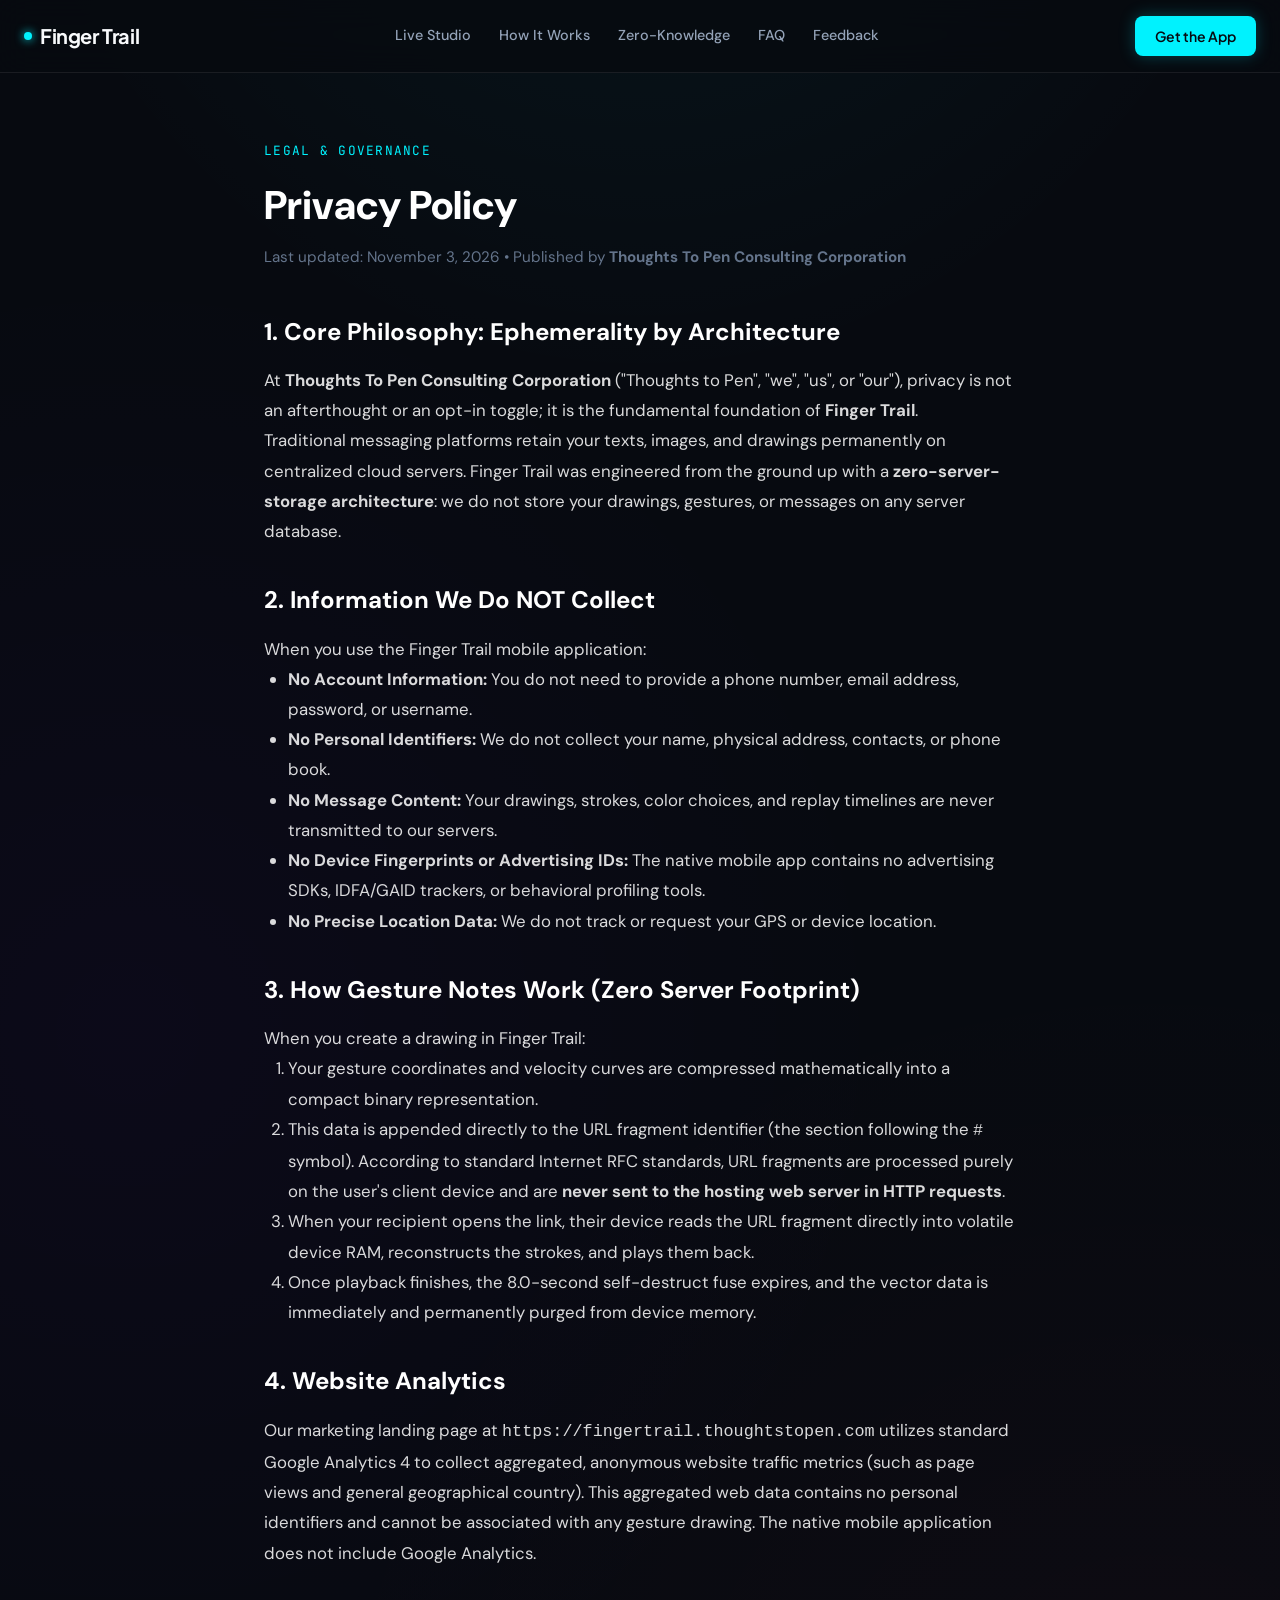
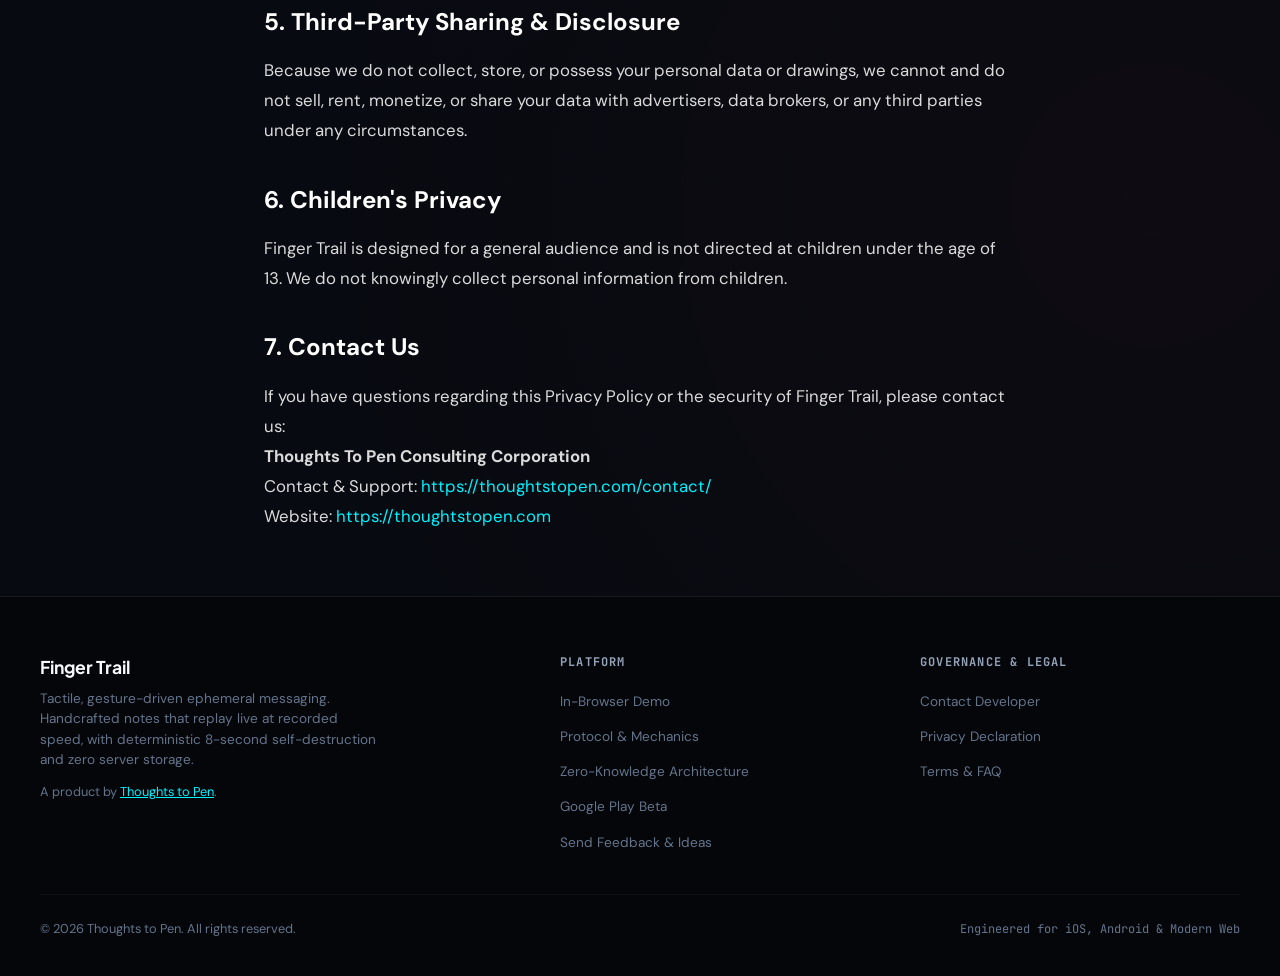
==== commit 3d5a09ac: "added feature" ====
--- a/privacy/index.html
+++ b/privacy/index.html
@@ -1 +1 @@
-<!DOCTYPE html><html lang="en"><head><meta charset="UTF-8"><meta name="viewport" content="width=device-width, initial-scale=1.0"><script async src="https://www.googletagmanager.com/gtag/js?id=G-R0CCMES89R"></script><script> window.dataLayer = window.dataLayer || []; function gtag(){dataLayer.push(arguments);} gtag('js', new Date()); gtag('config', 'G-R0CCMES89R'); </script><title>Privacy Policy — Finger Trail by Thoughts to Pen</title><meta name="description" content="Privacy Policy for Finger Trail. Zero-knowledge architecture, zero server storage of drawings, zero trackers."><link rel="canonical" href="https://fingertrail.thoughtstopen.com/privacy.html"><link rel="icon" type="image/svg+xml" href="/favicon.svg"><link rel="icon" type="image/png" sizes="32x32" href="/assets/images/favicon-32x32.png"><link rel="icon" type="image/png" sizes="16x16" href="/assets/images/favicon-16x16.png"><link rel="apple-touch-icon" sizes="180x180" href="/assets/images/apple-touch-icon.png"><meta property="og:site_name" content="Finger Trail by Thoughts to Pen"><meta property="og:title" content="Privacy Policy — Finger Trail by Thoughts to Pen"><meta property="og:description" content="Privacy Policy for Finger Trail. Zero-knowledge architecture, zero server storage of drawings, zero trackers."><meta property="og:url" content="https://fingertrail.thoughtstopen.com/privacy.html"><meta property="og:type" content="website"><meta property="og:image" content="https://fingertrail.thoughtstopen.com/assets/images/og_banner.png"><meta name="twitter:card" content="summary_large_image"><meta name="twitter:title" content="Privacy Policy — Finger Trail by Thoughts to Pen"><meta name="twitter:description" content="Privacy Policy for Finger Trail. Zero-knowledge architecture, zero server storage of drawings, zero trackers."><meta name="twitter:image" content="https://fingertrail.thoughtstopen.com/assets/images/og_banner.png"><link rel="preconnect" href="https://fonts.googleapis.com"><link rel="preconnect" href="https://fonts.gstatic.com" crossorigin><link href="https://fonts.googleapis.com/css2?family=DM+Sans:ital,opsz,wght@0,9..40,400..700;1,9..40,400..700&family=JetBrains+Mono:wght@400;600;700&family=Plus+Jakarta+Sans:wght@500;600;700;800&display=swap" rel="stylesheet"><link rel="stylesheet" href="/assets/css/main.css"></head><body><header class="site-header"><div class="site-header-inner"><a href="/" class="brand-wordmark"><span class="brand-dot"></span> Finger Trail </a><nav class="site-nav"><a href="#demo" class="nav-link">Live Studio</a><a href="#how-it-works" class="nav-link">How It Works</a><a href="#privacy" class="nav-link">Zero-Knowledge</a><a href="#faq" class="nav-link">FAQ</a></nav><div class="header-actions"><a href="#download" class="btn-primary">Get the App</a></div></div></header><main><div class="container" style="max-width: 800px; padding: 4rem 1.5rem;"><span class="section-kicker">Legal & Governance</span><h1 style="font-size: 2.5rem; font-weight: 800; margin-bottom: 0.5rem; color: #ffffff;">Privacy Policy</h1><p style="color: var(--text-muted); font-size: 0.95rem; margin-bottom: 2.5rem;"> Last updated: November 3, 2026 &bull; Published by <strong>Thoughts To Pen Consulting Corporation</strong></p><div style="color: rgba(255,255,255,0.85); line-height: 1.8; font-size: 1.05rem;"><h2 style="color: #ffffff; font-size: 1.5rem; margin-top: 2rem; margin-bottom: 0.75rem;">1. Core Philosophy: Ephemerality by Architecture</h2><p> At <strong>Thoughts To Pen Consulting Corporation</strong> ("Thoughts to Pen", "we", "us", or "our"), privacy is not an afterthought or an opt-in toggle; it is the fundamental foundation of <strong>Finger Trail</strong>. </p><p> Traditional messaging platforms retain your texts, images, and drawings permanently on centralized cloud servers. Finger Trail was engineered from the ground up with a <strong>zero-server-storage architecture</strong>: we do not store your drawings, gestures, or messages on any server database. </p><h2 style="color: #ffffff; font-size: 1.5rem; margin-top: 2rem; margin-bottom: 0.75rem;">2. Information We Do NOT Collect</h2><p>When you use the Finger Trail mobile application:</p><ul style="padding-left: 1.5rem; margin-bottom: 1.5rem;"><li><strong>No Account Information:</strong> You do not need to provide a phone number, email address, password, or username.</li><li><strong>No Personal Identifiers:</strong> We do not collect your name, physical address, contacts, or phone book.</li><li><strong>No Message Content:</strong> Your drawings, strokes, color choices, and replay timelines are never transmitted to our servers.</li><li><strong>No Device Fingerprints or Advertising IDs:</strong> The native mobile app contains no advertising SDKs, IDFA/GAID trackers, or behavioral profiling tools.</li><li><strong>No Precise Location Data:</strong> We do not track or request your GPS or device location.</li></ul><h2 style="color: #ffffff; font-size: 1.5rem; margin-top: 2rem; margin-bottom: 0.75rem;">3. How Gesture Notes Work (Zero Server Footprint)</h2><p> When you create a drawing in Finger Trail: </p><ol style="padding-left: 1.5rem; margin-bottom: 1.5rem;"><li>Your gesture coordinates and velocity curves are compressed mathematically into a compact binary representation.</li><li>This data is appended directly to the URL fragment identifier (the section following the <code>#</code> symbol). According to standard Internet RFC standards, URL fragments are processed purely on the user's client device and are <strong>never sent to the hosting web server in HTTP requests</strong>.</li><li>When your recipient opens the link, their device reads the URL fragment directly into volatile device RAM, reconstructs the strokes, and plays them back.</li><li>Once playback finishes, the 8.0-second self-destruct fuse expires, and the vector data is immediately and permanently purged from device memory.</li></ol><h2 style="color: #ffffff; font-size: 1.5rem; margin-top: 2rem; margin-bottom: 0.75rem;">4. Website Analytics</h2><p> Our marketing landing page at <code>https://fingertrail.thoughtstopen.com</code> utilizes standard Google Analytics 4 to collect aggregated, anonymous website traffic metrics (such as page views and general geographical country). This aggregated web data contains no personal identifiers and cannot be associated with any gesture drawing. The native mobile application does not include Google Analytics. </p><h2 style="color: #ffffff; font-size: 1.5rem; margin-top: 2rem; margin-bottom: 0.75rem;">5. Third-Party Sharing & Disclosure</h2><p> Because we do not collect, store, or possess your personal data or drawings, we cannot and do not sell, rent, monetize, or share your data with advertisers, data brokers, or any third parties under any circumstances. </p><h2 style="color: #ffffff; font-size: 1.5rem; margin-top: 2rem; margin-bottom: 0.75rem;">6. Children's Privacy</h2><p> Finger Trail is designed for a general audience and is not directed at children under the age of 13. We do not knowingly collect personal information from children. </p><h2 style="color: #ffffff; font-size: 1.5rem; margin-top: 2rem; margin-bottom: 0.75rem;">7. Contact Us</h2><p> If you have questions regarding this Privacy Policy or the security of Finger Trail, please contact us: </p><p><strong>Thoughts To Pen Consulting Corporation</strong><br> Contact &amp; Support: <a href="https://thoughtstopen.com/contact/" target="_blank" rel="noopener" style="color: var(--accent-cyan);">https://thoughtstopen.com/contact/</a><br> Website: <a href="https://thoughtstopen.com" target="_blank" rel="noopener" style="color: var(--accent-cyan);">https://thoughtstopen.com</a></p></div></div></main><footer class="site-footer"><div class="footer-inner"><div class="footer-brand"><h4>Finger Trail</h4><p>Tactile, gesture-driven ephemeral messaging. Handcrafted notes that replay live at recorded speed, with deterministic 8-second self-destruction and zero server storage.</p><p style="margin-top: 0.75rem; font-size: 0.8rem; color: var(--text-muted);"> A product by <a href="https://thoughtstopen.com" target="_blank" rel="noopener" style="color: var(--accent-cyan); text-decoration: underline;">Thoughts to Pen</a>. </p></div><div class="footer-col"><h5>Platform</h5><ul class="footer-links"><li><a href="#demo">In-Browser Demo</a></li><li><a href="#how-it-works">Protocol & Mechanics</a></li><li><a href="#privacy">Zero-Knowledge Architecture</a></li><li><a href="#download">Google Play Beta</a></li></ul></div><div class="footer-col"><h5>Governance & Legal</h5><ul class="footer-links"><li><a href="https://thoughtstopen.com/contact/" target="_blank" rel="noopener">Contact Developer</a></li><li><a href="/privacy.html">Privacy Declaration</a></li><li><a href="#faq">Terms & FAQ</a></li></ul></div></div><div class="footer-bottom"><div> &copy; <span id="ft-year">2026</span> Thoughts to Pen. All rights reserved. <script>try{document.getElementById('ft-year').textContent=new Date().getFullYear();}catch(e){}</script></div><div style="font-family: var(--font-mono); font-size: 0.75rem;"> Engineered for iOS, Android & Modern Web </div></div></footer><script src="/assets/js/trail_engine.js" defer></script></body></html>+<!DOCTYPE html><html lang="en"><head><meta charset="UTF-8"><meta name="viewport" content="width=device-width, initial-scale=1.0"><script async src="https://www.googletagmanager.com/gtag/js?id=G-R0CCMES89R"></script><script> window.dataLayer = window.dataLayer || []; function gtag(){dataLayer.push(arguments);} gtag('js', new Date()); gtag('config', 'G-R0CCMES89R'); </script><title>Privacy Policy — Finger Trail by Thoughts to Pen</title><meta name="description" content="Privacy Policy for Finger Trail. Zero-knowledge architecture, zero server storage of drawings, zero trackers."><link rel="canonical" href="https://fingertrail.thoughtstopen.com/privacy.html"><link rel="icon" type="image/svg+xml" href="/favicon.svg"><link rel="icon" type="image/png" sizes="32x32" href="/assets/images/favicon-32x32.png"><link rel="icon" type="image/png" sizes="16x16" href="/assets/images/favicon-16x16.png"><link rel="apple-touch-icon" sizes="180x180" href="/assets/images/apple-touch-icon.png"><meta property="og:site_name" content="Finger Trail by Thoughts to Pen"><meta property="og:title" content="Privacy Policy — Finger Trail by Thoughts to Pen"><meta property="og:description" content="Privacy Policy for Finger Trail. Zero-knowledge architecture, zero server storage of drawings, zero trackers."><meta property="og:url" content="https://fingertrail.thoughtstopen.com/privacy.html"><meta property="og:type" content="website"><meta property="og:image" content="https://fingertrail.thoughtstopen.com/assets/images/og_banner.png"><meta name="twitter:card" content="summary_large_image"><meta name="twitter:title" content="Privacy Policy — Finger Trail by Thoughts to Pen"><meta name="twitter:description" content="Privacy Policy for Finger Trail. Zero-knowledge architecture, zero server storage of drawings, zero trackers."><meta name="twitter:image" content="https://fingertrail.thoughtstopen.com/assets/images/og_banner.png"><link rel="preconnect" href="https://fonts.googleapis.com"><link rel="preconnect" href="https://fonts.gstatic.com" crossorigin><link href="https://fonts.googleapis.com/css2?family=DM+Sans:ital,opsz,wght@0,9..40,400..700;1,9..40,400..700&family=JetBrains+Mono:wght@400;600;700&family=Plus+Jakarta+Sans:wght@500;600;700;800&display=swap" rel="stylesheet"><link rel="stylesheet" href="/assets/css/main.css"></head><body><header class="site-header"><div class="site-header-inner"><a href="/" class="brand-wordmark"><span class="brand-dot"></span> Finger Trail </a><nav class="site-nav"><a href="#demo" class="nav-link">Live Studio</a><a href="#how-it-works" class="nav-link">How It Works</a><a href="#privacy" class="nav-link">Zero-Knowledge</a><a href="#faq" class="nav-link">FAQ</a><a href="#feedback" class="nav-link" id="navFeedbackBtn">Feedback</a></nav><div class="header-actions"><a href="#download" class="btn-primary">Get the App</a></div></div></header><main><div class="container" style="max-width: 800px; padding: 4rem 1.5rem;"><span class="section-kicker">Legal & Governance</span><h1 style="font-size: 2.5rem; font-weight: 800; margin-bottom: 0.5rem; color: #ffffff;">Privacy Policy</h1><p style="color: var(--text-muted); font-size: 0.95rem; margin-bottom: 2.5rem;"> Last updated: November 3, 2026 &bull; Published by <strong>Thoughts To Pen Consulting Corporation</strong></p><div style="color: rgba(255,255,255,0.85); line-height: 1.8; font-size: 1.05rem;"><h2 style="color: #ffffff; font-size: 1.5rem; margin-top: 2rem; margin-bottom: 0.75rem;">1. Core Philosophy: Ephemerality by Architecture</h2><p> At <strong>Thoughts To Pen Consulting Corporation</strong> ("Thoughts to Pen", "we", "us", or "our"), privacy is not an afterthought or an opt-in toggle; it is the fundamental foundation of <strong>Finger Trail</strong>. </p><p> Traditional messaging platforms retain your texts, images, and drawings permanently on centralized cloud servers. Finger Trail was engineered from the ground up with a <strong>zero-server-storage architecture</strong>: we do not store your drawings, gestures, or messages on any server database. </p><h2 style="color: #ffffff; font-size: 1.5rem; margin-top: 2rem; margin-bottom: 0.75rem;">2. Information We Do NOT Collect</h2><p>When you use the Finger Trail mobile application:</p><ul style="padding-left: 1.5rem; margin-bottom: 1.5rem;"><li><strong>No Account Information:</strong> You do not need to provide a phone number, email address, password, or username.</li><li><strong>No Personal Identifiers:</strong> We do not collect your name, physical address, contacts, or phone book.</li><li><strong>No Message Content:</strong> Your drawings, strokes, color choices, and replay timelines are never transmitted to our servers.</li><li><strong>No Device Fingerprints or Advertising IDs:</strong> The native mobile app contains no advertising SDKs, IDFA/GAID trackers, or behavioral profiling tools.</li><li><strong>No Precise Location Data:</strong> We do not track or request your GPS or device location.</li></ul><h2 style="color: #ffffff; font-size: 1.5rem; margin-top: 2rem; margin-bottom: 0.75rem;">3. How Gesture Notes Work (Zero Server Footprint)</h2><p> When you create a drawing in Finger Trail: </p><ol style="padding-left: 1.5rem; margin-bottom: 1.5rem;"><li>Your gesture coordinates and velocity curves are compressed mathematically into a compact binary representation.</li><li>This data is appended directly to the URL fragment identifier (the section following the <code>#</code> symbol). According to standard Internet RFC standards, URL fragments are processed purely on the user's client device and are <strong>never sent to the hosting web server in HTTP requests</strong>.</li><li>When your recipient opens the link, their device reads the URL fragment directly into volatile device RAM, reconstructs the strokes, and plays them back.</li><li>Once playback finishes, the 8.0-second self-destruct fuse expires, and the vector data is immediately and permanently purged from device memory.</li></ol><h2 style="color: #ffffff; font-size: 1.5rem; margin-top: 2rem; margin-bottom: 0.75rem;">4. Website Analytics</h2><p> Our marketing landing page at <code>https://fingertrail.thoughtstopen.com</code> utilizes standard Google Analytics 4 to collect aggregated, anonymous website traffic metrics (such as page views and general geographical country). This aggregated web data contains no personal identifiers and cannot be associated with any gesture drawing. The native mobile application does not include Google Analytics. </p><h2 style="color: #ffffff; font-size: 1.5rem; margin-top: 2rem; margin-bottom: 0.75rem;">5. Third-Party Sharing & Disclosure</h2><p> Because we do not collect, store, or possess your personal data or drawings, we cannot and do not sell, rent, monetize, or share your data with advertisers, data brokers, or any third parties under any circumstances. </p><h2 style="color: #ffffff; font-size: 1.5rem; margin-top: 2rem; margin-bottom: 0.75rem;">6. Children's Privacy</h2><p> Finger Trail is designed for a general audience and is not directed at children under the age of 13. We do not knowingly collect personal information from children. </p><h2 style="color: #ffffff; font-size: 1.5rem; margin-top: 2rem; margin-bottom: 0.75rem;">7. Contact Us</h2><p> If you have questions regarding this Privacy Policy or the security of Finger Trail, please contact us: </p><p><strong>Thoughts To Pen Consulting Corporation</strong><br> Contact &amp; Support: <a href="https://thoughtstopen.com/contact/" target="_blank" rel="noopener" style="color: var(--accent-cyan);">https://thoughtstopen.com/contact/</a><br> Website: <a href="https://thoughtstopen.com" target="_blank" rel="noopener" style="color: var(--accent-cyan);">https://thoughtstopen.com</a></p></div></div></main><footer class="site-footer"><div class="footer-inner"><div class="footer-brand"><h4>Finger Trail</h4><p>Tactile, gesture-driven ephemeral messaging. Handcrafted notes that replay live at recorded speed, with deterministic 8-second self-destruction and zero server storage.</p><p style="margin-top: 0.75rem; font-size: 0.8rem; color: var(--text-muted);"> A product by <a href="https://thoughtstopen.com" target="_blank" rel="noopener" style="color: var(--accent-cyan); text-decoration: underline;">Thoughts to Pen</a>. </p></div><div class="footer-col"><h5>Platform</h5><ul class="footer-links"><li><a href="#demo">In-Browser Demo</a></li><li><a href="#how-it-works">Protocol & Mechanics</a></li><li><a href="#privacy">Zero-Knowledge Architecture</a></li><li><a href="#download">Google Play Beta</a></li><li><a href="#feedback" id="footerFeedbackBtn">Send Feedback & Ideas</a></li></ul></div><div class="footer-col"><h5>Governance & Legal</h5><ul class="footer-links"><li><a href="https://thoughtstopen.com/contact/" target="_blank" rel="noopener">Contact Developer</a></li><li><a href="/privacy.html">Privacy Declaration</a></li><li><a href="#faq">Terms & FAQ</a></li></ul></div></div><div class="footer-bottom"><div> &copy; <span id="ft-year">2026</span> Thoughts to Pen. All rights reserved. <script>try{document.getElementById('ft-year').textContent=new Date().getFullYear();}catch(e){}</script></div><div style="font-family: var(--font-mono); font-size: 0.75rem;"> Engineered for iOS, Android & Modern Web </div></div></footer><script src="/assets/js/trail_engine.js" defer></script></body></html>
--- a/assets/css/main.css
+++ b/assets/css/main.css
@@ -1 +1 @@
-:root{--bg-primary: #070a10;--bg-secondary: #0d131f;--bg-card: rgba(18, 25, 38, .7);--bg-card-hover: rgba(26, 36, 54, .85);--border-subtle: rgba(255, 255, 255, .08);--border-highlight: rgba(0, 242, 254, .3);--text-primary: #f8fafc;--text-secondary: #94a3b8;--text-muted: #64748b;--accent-cyan: #00f2fe;--accent-purple: #7f00ff;--accent-rose: #ff3366;--accent-amber: #f59e0b;--radius-sm: 8px;--radius-md: 14px;--radius-lg: 20px;--font-display: "Plus Jakarta Sans", -apple-system, BlinkMacSystemFont, sans-serif;--font-body: "DM Sans", -apple-system, BlinkMacSystemFont, sans-serif;--font-mono: "JetBrains Mono", monospace}*,*:before,*:after{box-sizing:border-box;margin:0;padding:0}html{background-color:var(--bg-primary);color:var(--text-primary);font-family:var(--font-body);font-size:16px;line-height:1.6;scroll-behavior:smooth;-webkit-font-smoothing:antialiased}body{min-height:100vh;display:flex;flex-direction:column;overflow-x:hidden;background-image:radial-gradient(ellipse 80% 50% at 50% -20%,rgba(0,242,254,.08),transparent 70%),radial-gradient(circle at 10% 40%,rgba(127,0,255,.04),transparent 40%),radial-gradient(circle at 90% 70%,rgba(255,51,102,.03),transparent 40%)}a{color:inherit;text-decoration:none;transition:color .2s ease}.site-header{position:sticky;top:0;z-index:100;backdrop-filter:blur(16px);-webkit-backdrop-filter:blur(16px);background:#070a10cc;border-bottom:1px solid var(--border-subtle);padding:1rem 1.5rem}.site-header-inner{max-width:1280px;margin:0 auto;display:flex;align-items:center;justify-content:space-between;gap:2rem}.brand-wordmark{font-family:var(--font-display);font-size:1.25rem;font-weight:700;letter-spacing:-.02em;color:var(--text-primary);white-space:nowrap;display:flex;align-items:center;gap:.5rem}.brand-dot{width:8px;height:8px;border-radius:50%;background:var(--accent-cyan);box-shadow:0 0 10px var(--accent-cyan);display:inline-block}.site-nav{display:none;align-items:center;gap:1.75rem}@media(min-width:768px){.site-nav{display:flex}}.nav-link{font-size:.9rem;font-weight:500;color:var(--text-secondary);white-space:nowrap;position:relative;padding:.25rem 0}.nav-link:hover{color:var(--text-primary)}.nav-link:after{content:"";position:absolute;bottom:0;left:0;width:0%;height:2px;background:var(--accent-cyan);transition:width .2s ease}.nav-link:hover:after{width:100%}.header-actions{display:flex;align-items:center;gap:1rem;flex-shrink:0}.btn-primary{display:inline-flex;align-items:center;justify-content:center;padding:.55rem 1.25rem;font-family:var(--font-display);font-size:.875rem;font-weight:600;white-space:nowrap;color:#070a10;background:var(--accent-cyan);border-radius:var(--radius-sm);border:none;cursor:pointer;transition:all .2s cubic-bezier(.16,1,.3,1);box-shadow:0 0 16px #00f2fe40}.btn-primary:hover{background:#38f8ff;transform:translateY(-1px);box-shadow:0 0 24px #00f2fe66}.btn-secondary{display:inline-flex;align-items:center;justify-content:center;padding:.55rem 1.25rem;font-family:var(--font-display);font-size:.875rem;font-weight:500;white-space:nowrap;color:var(--text-primary);background:#ffffff0d;border:1px solid var(--border-subtle);border-radius:var(--radius-sm);cursor:pointer;transition:all .2s ease}.btn-secondary:hover{background:#ffffff1a;border-color:#fff3}.container{max-width:1200px;margin:0 auto;padding:0 1.5rem;width:100%}.section{padding:5rem 0;position:relative}.section-tight{padding:3.5rem 0}.section-kicker{font-family:var(--font-mono);font-size:.8rem;text-transform:uppercase;letter-spacing:.1em;color:var(--accent-cyan);margin-bottom:.75rem;display:inline-block}.section-title{font-family:var(--font-display);font-size:clamp(2rem,3.5vw,2.75rem);font-weight:700;line-height:1.15;letter-spacing:-.02em;margin-bottom:1rem;text-wrap:balance}.section-desc{color:var(--text-secondary);font-size:1.1rem;max-width:65ch;line-height:1.6}.hero{padding:4.5rem 0 3rem}.hero-grid{display:grid;grid-template-columns:1fr;gap:3rem;align-items:center}@media(min-width:1024px){.hero-grid{grid-template-columns:1.1fr .9fr;gap:4rem}}.hero-headline{font-family:var(--font-display);font-size:clamp(2.5rem,4.5vw,3.75rem);font-weight:800;letter-spacing:-.03em;line-height:1.1;margin-bottom:1.25rem;text-wrap:balance}.hero-gradient-text{background:linear-gradient(135deg,#f8fafc 30%,var(--accent-cyan) 100%);-webkit-background-clip:text;-webkit-text-fill-color:transparent}.hero-lead{font-size:1.15rem;color:var(--text-secondary);line-height:1.65;margin-bottom:2rem;max-width:54ch}.hero-badges{display:flex;flex-wrap:wrap;align-items:center;gap:1rem;margin-bottom:2rem}.store-badge-btn{display:inline-flex;align-items:center;gap:.75rem;padding:.65rem 1.25rem;background:#ffffff0a;border:1px solid var(--border-subtle);border-radius:var(--radius-sm);color:var(--text-primary);font-family:var(--font-display);font-size:.85rem;transition:all .2s ease}.store-badge-btn:hover{background:#ffffff14;border-color:#fff3;transform:translateY(-2px)}.store-badge-disabled{opacity:.65;cursor:default;position:relative}.store-badge-disabled:hover{transform:none;background:#ffffff0a;border-color:var(--border-subtle)}.store-badge-pill{font-size:.65rem;font-weight:700;text-transform:uppercase;letter-spacing:.04em;padding:.2rem .5rem;background:#ffffff14;border:1px solid rgba(255,255,255,.14);border-radius:999px;color:var(--text-muted);margin-left:.35rem}.store-badge-icon{width:22px;height:22px;fill:currentColor;flex-shrink:0}.store-badge-text small{display:block;font-size:.7rem;color:var(--text-muted);line-height:1}.store-badge-text strong{display:block;font-size:.95rem;font-weight:600;line-height:1.2}.hero-meta-strip{display:flex;align-items:center;gap:.75rem;font-size:.8rem;color:var(--text-muted);flex-wrap:wrap}.meta-sep{opacity:.4}.canvas-card{background:var(--bg-card);border:1px solid var(--border-subtle);border-radius:var(--radius-lg);padding:1.25rem;backdrop-filter:blur(20px);-webkit-backdrop-filter:blur(20px);position:relative;box-shadow:0 20px 40px #00000080,0 0 0 1px #ffffff0d}.canvas-card-header{display:flex;align-items:center;justify-content:space-between;margin-bottom:.75rem;padding-bottom:.75rem;border-bottom:1px solid var(--border-subtle)}.canvas-status{font-family:var(--font-mono);font-size:.8rem;color:var(--text-secondary);display:flex;align-items:center;gap:.5rem}.countdown-box{font-family:var(--font-mono);font-size:.85rem;font-weight:700;color:var(--accent-rose);padding:.2rem .5rem;background:#ff33661a;border:1px solid rgba(255,51,102,.2);border-radius:var(--radius-sm);tabular-nums:true;font-variant-numeric:tabular-nums;display:none}.countdown-box.active{display:inline-block;animation:pulse-countdown 1s infinite alternate}@keyframes pulse-countdown{0%{opacity:.8}to{opacity:1;text-shadow:0 0 10px var(--accent-rose)}}.canvas-viewport{position:relative;width:100%;aspect-ratio:4 / 3;background:#04060a;border-radius:var(--radius-md);border:1px solid rgba(255,255,255,.05);overflow:hidden}#demoCanvas{position:absolute;top:0;left:0;width:100%;height:100%;touch-action:none;cursor:crosshair}.canvas-placeholder-hint{position:absolute;top:50%;left:50%;transform:translate(-50%,-50%);text-align:center;pointer-events:none;color:var(--text-muted);font-size:.9rem;transition:opacity .3s ease}.canvas-placeholder-hint svg{margin:0 auto .5rem;opacity:.4;display:block}.canvas-controls{display:flex;align-items:center;justify-content:space-between;margin-top:1rem;gap:.75rem;flex-wrap:wrap}.palette-picker{display:flex;align-items:center;gap:.5rem}.color-dot{width:22px;height:22px;border-radius:50%;border:2px solid transparent;cursor:pointer;transition:all .15s ease;padding:0}.color-dot:hover{transform:scale(1.15)}.color-dot.active{border-color:#fff;transform:scale(1.2);box-shadow:0 0 8px currentColor}.action-buttons{display:flex;align-items:center;gap:.5rem}.btn-xs{font-size:.75rem;padding:.4rem .75rem;border-radius:var(--radius-sm);font-family:var(--font-display);font-weight:600;cursor:pointer;transition:all .15s ease;border:1px solid var(--border-subtle);background:#ffffff0f;color:var(--text-primary)}.btn-xs:hover{background:#ffffff1f}.btn-xs-primary{background:var(--accent-cyan);color:#070a10;border-color:transparent}.btn-xs-primary:hover{background:#38f8ff}.bento-grid{display:grid;grid-template-columns:1fr;gap:1.5rem;margin-top:2.5rem}@media(min-width:768px){.bento-grid{grid-template-columns:repeat(3,1fr)}}.bento-card{background:var(--bg-card);border:1px solid var(--border-subtle);border-radius:var(--radius-md);padding:2rem;display:flex;flex-direction:column;transition:all .25s ease}.bento-card:hover{background:var(--bg-card-hover);border-color:#ffffff26;transform:translateY(-2px)}.bento-num{font-family:var(--font-mono);font-size:.85rem;color:var(--accent-cyan);margin-bottom:1.25rem}.bento-title{font-family:var(--font-display);font-size:1.25rem;font-weight:700;margin-bottom:.75rem;color:var(--text-primary)}.bento-text{color:var(--text-secondary);font-size:.95rem;line-height:1.6}.steps-container{display:grid;grid-template-columns:1fr;gap:2rem;margin-top:3rem}@media(min-width:768px){.steps-container{grid-template-columns:repeat(3,1fr)}}.step-item{position:relative;padding:1.5rem;background:#0d131f80;border:1px solid var(--border-subtle);border-radius:var(--radius-md)}.step-badge{font-family:var(--font-mono);font-size:.8rem;color:var(--text-muted);margin-bottom:1rem}.step-heading{font-family:var(--font-display);font-size:1.15rem;font-weight:700;margin-bottom:.5rem}.step-desc{font-size:.9rem;color:var(--text-secondary)}.table-container{margin-top:3rem;overflow-x:auto;border:1px solid var(--border-subtle);border-radius:var(--radius-md);background:var(--bg-secondary)}.comparison-table{width:100%;border-collapse:collapse;text-align:left;font-size:.9rem}.comparison-table th,.comparison-table td{padding:1rem 1.25rem;border-bottom:1px solid var(--border-subtle)}.comparison-table th{font-family:var(--font-display);font-weight:600;color:var(--text-primary);background:#ffffff05}.comparison-table td{color:var(--text-secondary)}.comparison-table tr:last-child td{border-bottom:none}.feature-col{color:var(--text-primary)!important;font-weight:500}.highlight-col{color:var(--accent-cyan)!important;font-weight:600;background:#00f2fe05}.faq-grid{display:grid;grid-template-columns:1fr;gap:1.25rem;margin-top:2.5rem}@media(min-width:768px){.faq-grid{grid-template-columns:repeat(2,1fr)}}.faq-card{padding:1.75rem;background:var(--bg-secondary);border:1px solid var(--border-subtle);border-radius:var(--radius-md)}.faq-q{font-family:var(--font-display);font-size:1.05rem;font-weight:600;margin-bottom:.75rem;color:var(--text-primary)}.faq-a{color:var(--text-secondary);font-size:.9rem;line-height:1.6}.cta-banner{margin:4rem auto;padding:4rem 2rem;background:radial-gradient(circle at 50% 0%,rgba(0,242,254,.12),transparent 70%),var(--bg-secondary);border:1px solid var(--border-subtle);border-radius:var(--radius-lg);text-align:center}.cta-banner h2{font-family:var(--font-display);font-size:clamp(2rem,3.5vw,2.75rem);font-weight:800;margin-bottom:1rem}.cta-banner p{color:var(--text-secondary);font-size:1.1rem;max-width:55ch;margin:0 auto 2.5rem}.site-footer{border-top:1px solid var(--border-subtle);background:#04060a;padding:3.5rem 1.5rem 2.5rem;margin-top:auto}.footer-inner{max-width:1200px;margin:0 auto;display:grid;grid-template-columns:1fr;gap:2.5rem}@media(min-width:768px){.footer-inner{grid-template-columns:1.5fr 1fr 1fr}}.footer-brand h4{font-family:var(--font-display);font-size:1.1rem;font-weight:700;margin-bottom:.5rem}.footer-brand p{color:var(--text-muted);font-size:.85rem;line-height:1.5;max-width:38ch}.footer-col h5{font-family:var(--font-mono);font-size:.75rem;text-transform:uppercase;letter-spacing:.1em;color:var(--text-secondary);margin-bottom:1rem}.footer-links{list-style:none;display:flex;flex-direction:column;gap:.6rem}.footer-links a{font-size:.85rem;color:var(--text-muted);transition:color .15s ease}.footer-links a:hover{color:var(--text-primary)}.footer-bottom{max-width:1200px;margin:2.5rem auto 0;padding-top:1.5rem;border-top:1px solid rgba(255,255,255,.04);display:flex;align-items:center;justify-content:space-between;font-size:.8rem;color:var(--text-muted);flex-wrap:wrap;gap:1rem}
+:root{--bg-primary: #070a10;--bg-secondary: #0d131f;--bg-card: rgba(18, 25, 38, .7);--bg-card-hover: rgba(26, 36, 54, .85);--border-subtle: rgba(255, 255, 255, .08);--border-highlight: rgba(0, 242, 254, .3);--text-primary: #f8fafc;--text-secondary: #94a3b8;--text-muted: #64748b;--accent-cyan: #00f2fe;--accent-purple: #7f00ff;--accent-rose: #ff3366;--accent-amber: #f59e0b;--radius-sm: 8px;--radius-md: 14px;--radius-lg: 20px;--font-display: "Plus Jakarta Sans", -apple-system, BlinkMacSystemFont, sans-serif;--font-body: "DM Sans", -apple-system, BlinkMacSystemFont, sans-serif;--font-mono: "JetBrains Mono", monospace}*,*:before,*:after{box-sizing:border-box;margin:0;padding:0}html{background-color:var(--bg-primary);color:var(--text-primary);font-family:var(--font-body);font-size:16px;line-height:1.6;scroll-behavior:smooth;-webkit-font-smoothing:antialiased}body{min-height:100vh;display:flex;flex-direction:column;overflow-x:hidden;background-image:radial-gradient(ellipse 80% 50% at 50% -20%,rgba(0,242,254,.08),transparent 70%),radial-gradient(circle at 10% 40%,rgba(127,0,255,.04),transparent 40%),radial-gradient(circle at 90% 70%,rgba(255,51,102,.03),transparent 40%)}a{color:inherit;text-decoration:none;transition:color .2s ease}.site-header{position:sticky;top:0;z-index:100;backdrop-filter:blur(16px);-webkit-backdrop-filter:blur(16px);background:#070a10cc;border-bottom:1px solid var(--border-subtle);padding:1rem 1.5rem}.site-header-inner{max-width:1280px;margin:0 auto;display:flex;align-items:center;justify-content:space-between;gap:2rem}.brand-wordmark{font-family:var(--font-display);font-size:1.25rem;font-weight:700;letter-spacing:-.02em;color:var(--text-primary);white-space:nowrap;display:flex;align-items:center;gap:.5rem}.brand-dot{width:8px;height:8px;border-radius:50%;background:var(--accent-cyan);box-shadow:0 0 10px var(--accent-cyan);display:inline-block}.site-nav{display:none;align-items:center;gap:1.75rem}@media(min-width:768px){.site-nav{display:flex}}.nav-link{font-size:.9rem;font-weight:500;color:var(--text-secondary);white-space:nowrap;position:relative;padding:.25rem 0}.nav-link:hover{color:var(--text-primary)}.nav-link:after{content:"";position:absolute;bottom:0;left:0;width:0%;height:2px;background:var(--accent-cyan);transition:width .2s ease}.nav-link:hover:after{width:100%}.header-actions{display:flex;align-items:center;gap:1rem;flex-shrink:0}.btn-primary{display:inline-flex;align-items:center;justify-content:center;padding:.55rem 1.25rem;font-family:var(--font-display);font-size:.875rem;font-weight:600;white-space:nowrap;color:#070a10;background:var(--accent-cyan);border-radius:var(--radius-sm);border:none;cursor:pointer;transition:all .2s cubic-bezier(.16,1,.3,1);box-shadow:0 0 16px #00f2fe40}.btn-primary:hover{background:#38f8ff;transform:translateY(-1px);box-shadow:0 0 24px #00f2fe66}.btn-secondary{display:inline-flex;align-items:center;justify-content:center;padding:.55rem 1.25rem;font-family:var(--font-display);font-size:.875rem;font-weight:500;white-space:nowrap;color:var(--text-primary);background:#ffffff0d;border:1px solid var(--border-subtle);border-radius:var(--radius-sm);cursor:pointer;transition:all .2s ease}.btn-secondary:hover{background:#ffffff1a;border-color:#fff3}.container{max-width:1200px;margin:0 auto;padding:0 1.5rem;width:100%}.section{padding:5rem 0;position:relative}.section-tight{padding:3.5rem 0}.section-kicker{font-family:var(--font-mono);font-size:.8rem;text-transform:uppercase;letter-spacing:.1em;color:var(--accent-cyan);margin-bottom:.75rem;display:inline-block}.section-title{font-family:var(--font-display);font-size:clamp(2rem,3.5vw,2.75rem);font-weight:700;line-height:1.15;letter-spacing:-.02em;margin-bottom:1rem;text-wrap:balance}.section-desc{color:var(--text-secondary);font-size:1.1rem;max-width:65ch;line-height:1.6}.hero{padding:4.5rem 0 3rem}.hero-grid{display:grid;grid-template-columns:1fr;gap:3rem;align-items:center}@media(min-width:1024px){.hero-grid{grid-template-columns:1.1fr .9fr;gap:4rem}}.hero-headline{font-family:var(--font-display);font-size:clamp(2.5rem,4.5vw,3.75rem);font-weight:800;letter-spacing:-.03em;line-height:1.1;margin-bottom:1.25rem;text-wrap:balance}.hero-gradient-text{background:linear-gradient(135deg,#f8fafc 30%,var(--accent-cyan) 100%);-webkit-background-clip:text;-webkit-text-fill-color:transparent}.hero-lead{font-size:1.15rem;color:var(--text-secondary);line-height:1.65;margin-bottom:2rem;max-width:54ch}.hero-badges{display:flex;flex-wrap:wrap;align-items:center;gap:1rem;margin-bottom:2rem}.store-badge-btn{display:inline-flex;align-items:center;gap:.75rem;padding:.65rem 1.25rem;background:#ffffff0a;border:1px solid var(--border-subtle);border-radius:var(--radius-sm);color:var(--text-primary);font-family:var(--font-display);font-size:.85rem;transition:all .2s ease}.store-badge-btn:hover{background:#ffffff14;border-color:#fff3;transform:translateY(-2px)}.store-badge-disabled{opacity:.65;cursor:default;position:relative}.store-badge-disabled:hover{transform:none;background:#ffffff0a;border-color:var(--border-subtle)}.store-badge-pill{font-size:.65rem;font-weight:700;text-transform:uppercase;letter-spacing:.04em;padding:.2rem .5rem;background:#ffffff14;border:1px solid rgba(255,255,255,.14);border-radius:999px;color:var(--text-muted);margin-left:.35rem}.store-badge-icon{width:22px;height:22px;fill:currentColor;flex-shrink:0}.store-badge-text small{display:block;font-size:.7rem;color:var(--text-muted);line-height:1}.store-badge-text strong{display:block;font-size:.95rem;font-weight:600;line-height:1.2}.hero-meta-strip{display:flex;align-items:center;gap:.75rem;font-size:.8rem;color:var(--text-muted);flex-wrap:wrap}.meta-sep{opacity:.4}.canvas-card{background:var(--bg-card);border:1px solid var(--border-subtle);border-radius:var(--radius-lg);padding:1.25rem;backdrop-filter:blur(20px);-webkit-backdrop-filter:blur(20px);position:relative;box-shadow:0 20px 40px #00000080,0 0 0 1px #ffffff0d}.canvas-card-header{display:flex;align-items:center;justify-content:space-between;margin-bottom:.75rem;padding-bottom:.75rem;border-bottom:1px solid var(--border-subtle)}.canvas-status{font-family:var(--font-mono);font-size:.8rem;color:var(--text-secondary);display:flex;align-items:center;gap:.5rem}.countdown-box{font-family:var(--font-mono);font-size:.85rem;font-weight:700;color:var(--accent-rose);padding:.2rem .5rem;background:#ff33661a;border:1px solid rgba(255,51,102,.2);border-radius:var(--radius-sm);tabular-nums:true;font-variant-numeric:tabular-nums;display:none}.countdown-box.active{display:inline-block;animation:pulse-countdown 1s infinite alternate}@keyframes pulse-countdown{0%{opacity:.8}to{opacity:1;text-shadow:0 0 10px var(--accent-rose)}}.canvas-viewport{position:relative;width:100%;aspect-ratio:4 / 3;background:#04060a;border-radius:var(--radius-md);border:1px solid rgba(255,255,255,.05);overflow:hidden}#demoCanvas{position:absolute;top:0;left:0;width:100%;height:100%;touch-action:none;cursor:crosshair}.canvas-placeholder-hint{position:absolute;top:50%;left:50%;transform:translate(-50%,-50%);text-align:center;pointer-events:none;color:var(--text-muted);font-size:.9rem;transition:opacity .3s ease}.canvas-placeholder-hint svg{margin:0 auto .5rem;opacity:.4;display:block}.canvas-controls{display:flex;align-items:center;justify-content:space-between;margin-top:1rem;gap:.75rem;flex-wrap:wrap}.palette-picker{display:flex;align-items:center;gap:.5rem}.color-dot{width:22px;height:22px;border-radius:50%;border:2px solid transparent;cursor:pointer;transition:all .15s ease;padding:0}.color-dot:hover{transform:scale(1.15)}.color-dot.active{border-color:#fff;transform:scale(1.2);box-shadow:0 0 8px currentColor}.action-buttons{display:flex;align-items:center;gap:.5rem;flex-wrap:wrap}.btn-xs{font-size:.75rem;padding:.4rem .75rem;border-radius:var(--radius-sm);font-family:var(--font-display);font-weight:600;cursor:pointer;transition:all .15s ease;border:1px solid var(--border-subtle);background:#ffffff0f;color:var(--text-primary)}.btn-xs:hover{background:#ffffff1f}.btn-xs-primary{background:var(--accent-cyan);color:#070a10;border-color:transparent}.btn-xs-primary:hover{background:#38f8ff}.viewer-actions{display:flex;align-items:center;justify-content:space-between;width:100%;gap:.75rem}.viewer-tag{font-family:var(--font-mono);font-size:.8rem;color:var(--accent-cyan);display:inline-flex;align-items:center;gap:.4rem}.canvas-card.is-viewer-mode #demoCanvas{cursor:default}.bento-grid{display:grid;grid-template-columns:1fr;gap:1.5rem;margin-top:2.5rem}@media(min-width:768px){.bento-grid{grid-template-columns:repeat(3,1fr)}}.bento-card{background:var(--bg-card);border:1px solid var(--border-subtle);border-radius:var(--radius-md);padding:2rem;display:flex;flex-direction:column;transition:all .25s ease}.bento-card:hover{background:var(--bg-card-hover);border-color:#ffffff26;transform:translateY(-2px)}.bento-num{font-family:var(--font-mono);font-size:.85rem;color:var(--accent-cyan);margin-bottom:1.25rem}.bento-title{font-family:var(--font-display);font-size:1.25rem;font-weight:700;margin-bottom:.75rem;color:var(--text-primary)}.bento-text{color:var(--text-secondary);font-size:.95rem;line-height:1.6}.steps-container{display:grid;grid-template-columns:1fr;gap:2rem;margin-top:3rem}@media(min-width:768px){.steps-container{grid-template-columns:repeat(3,1fr)}}.step-item{position:relative;padding:1.5rem;background:#0d131f80;border:1px solid var(--border-subtle);border-radius:var(--radius-md)}.step-badge{font-family:var(--font-mono);font-size:.8rem;color:var(--text-muted);margin-bottom:1rem}.step-heading{font-family:var(--font-display);font-size:1.15rem;font-weight:700;margin-bottom:.5rem}.step-desc{font-size:.9rem;color:var(--text-secondary)}.table-container{margin-top:3rem;overflow-x:auto;border:1px solid var(--border-subtle);border-radius:var(--radius-md);background:var(--bg-secondary)}.comparison-table{width:100%;border-collapse:collapse;text-align:left;font-size:.9rem}.comparison-table th,.comparison-table td{padding:1rem 1.25rem;border-bottom:1px solid var(--border-subtle)}.comparison-table th{font-family:var(--font-display);font-weight:600;color:var(--text-primary);background:#ffffff05}.comparison-table td{color:var(--text-secondary)}.comparison-table tr:last-child td{border-bottom:none}.feature-col{color:var(--text-primary)!important;font-weight:500}.highlight-col{color:var(--accent-cyan)!important;font-weight:600;background:#00f2fe05}.faq-grid{display:grid;grid-template-columns:1fr;gap:1.25rem;margin-top:2.5rem}@media(min-width:768px){.faq-grid{grid-template-columns:repeat(2,1fr)}}.faq-card{padding:1.75rem;background:var(--bg-secondary);border:1px solid var(--border-subtle);border-radius:var(--radius-md)}.faq-q{font-family:var(--font-display);font-size:1.05rem;font-weight:600;margin-bottom:.75rem;color:var(--text-primary)}.faq-a{color:var(--text-secondary);font-size:.9rem;line-height:1.6}.cta-banner{margin:4rem auto;padding:4rem 2rem;background:radial-gradient(circle at 50% 0%,rgba(0,242,254,.12),transparent 70%),var(--bg-secondary);border:1px solid var(--border-subtle);border-radius:var(--radius-lg);text-align:center}.cta-banner h2{font-family:var(--font-display);font-size:clamp(2rem,3.5vw,2.75rem);font-weight:800;margin-bottom:1rem}.cta-banner p{color:var(--text-secondary);font-size:1.1rem;max-width:55ch;margin:0 auto 2.5rem}.site-footer{border-top:1px solid var(--border-subtle);background:#04060a;padding:3.5rem 1.5rem 2.5rem;margin-top:auto}.footer-inner{max-width:1200px;margin:0 auto;display:grid;grid-template-columns:1fr;gap:2.5rem}@media(min-width:768px){.footer-inner{grid-template-columns:1.5fr 1fr 1fr}}.footer-brand h4{font-family:var(--font-display);font-size:1.1rem;font-weight:700;margin-bottom:.5rem}.footer-brand p{color:var(--text-muted);font-size:.85rem;line-height:1.5;max-width:38ch}.footer-col h5{font-family:var(--font-mono);font-size:.75rem;text-transform:uppercase;letter-spacing:.1em;color:var(--text-secondary);margin-bottom:1rem}.footer-links{list-style:none;display:flex;flex-direction:column;gap:.6rem}.footer-links a{font-size:.85rem;color:var(--text-muted);transition:color .15s ease}.footer-links a:hover{color:var(--text-primary)}.footer-bottom{max-width:1200px;margin:2.5rem auto 0;padding-top:1.5rem;border-top:1px solid rgba(255,255,255,.04);display:flex;align-items:center;justify-content:space-between;font-size:.8rem;color:var(--text-muted);flex-wrap:wrap;gap:1rem}.ft-modal-backdrop{position:fixed;inset:0;background:#030508d9;backdrop-filter:blur(8px);-webkit-backdrop-filter:blur(8px);z-index:1000;display:flex;align-items:center;justify-content:center;padding:1.5rem;opacity:0;pointer-events:none;transition:opacity .2s ease}.ft-modal-backdrop.is-active{opacity:1;pointer-events:auto}.ft-modal-card{background:#0d121c;border:1px solid rgba(0,242,254,.25);box-shadow:0 20px 40px #0009,0 0 30px #00f2fe14;border-radius:var(--radius-md);max-width:480px;width:100%;overflow:hidden;transform:translateY(12px) scale(.98);transition:transform .2s ease}.ft-modal-backdrop.is-active .ft-modal-card{transform:translateY(0) scale(1)}.ft-modal-header{padding:1.25rem 1.5rem;border-bottom:1px solid var(--border-subtle);display:flex;align-items:center;justify-content:space-between}.ft-modal-title{display:flex;align-items:center;gap:.6rem;font-family:var(--font-display);font-size:1.1rem;font-weight:700;color:var(--text-primary)}.ft-modal-close{background:transparent;border:none;color:var(--text-muted);font-size:1.5rem;cursor:pointer;line-height:1;padding:.2rem;transition:color .15s ease}.ft-modal-close:hover{color:var(--accent-cyan)}.ft-modal-body{padding:1.5rem}.ft-modal-desc{font-size:.9rem;color:var(--text-secondary);line-height:1.5;margin-bottom:1.25rem}.ft-telemetry-toggle-box{background:#121926d9;border:1px solid var(--border-subtle);border-radius:var(--radius-sm);padding:.85rem 1rem;display:flex;align-items:flex-start;gap:.75rem;margin-bottom:1.5rem;cursor:pointer}.ft-telemetry-toggle-box input[type=checkbox]{accent-color:var(--accent-cyan);width:16px;height:16px;margin-top:.2rem;cursor:pointer}.ft-toggle-labels{display:flex;flex-direction:column;gap:.2rem}.ft-toggle-title{font-size:.85rem;font-weight:600;color:var(--text-primary)}.ft-toggle-subtitle{font-size:.75rem;color:var(--text-muted);line-height:1.4}.ft-modal-actions{display:flex;align-items:center;justify-content:flex-end;gap:.75rem}.ft-btn-cancel{background:transparent;border:1px solid var(--border-subtle);color:var(--text-secondary);padding:.5rem 1rem;border-radius:var(--radius-sm);font-size:.85rem;cursor:pointer;transition:all .15s ease}.ft-btn-cancel:hover{background:#ffffff0d;color:var(--text-primary)}.ft-btn-submit{background:var(--accent-cyan);color:#05070a;font-weight:700;border:none;padding:.5rem 1.25rem;border-radius:var(--radius-sm);font-size:.85rem;cursor:pointer;display:inline-flex;align-items:center;gap:.4rem;transition:opacity .15s ease,box-shadow .15s ease;box-shadow:0 0 12px #00f2fe4d}.ft-btn-submit:hover{opacity:.9;box-shadow:0 0 18px #00f2fe80}
